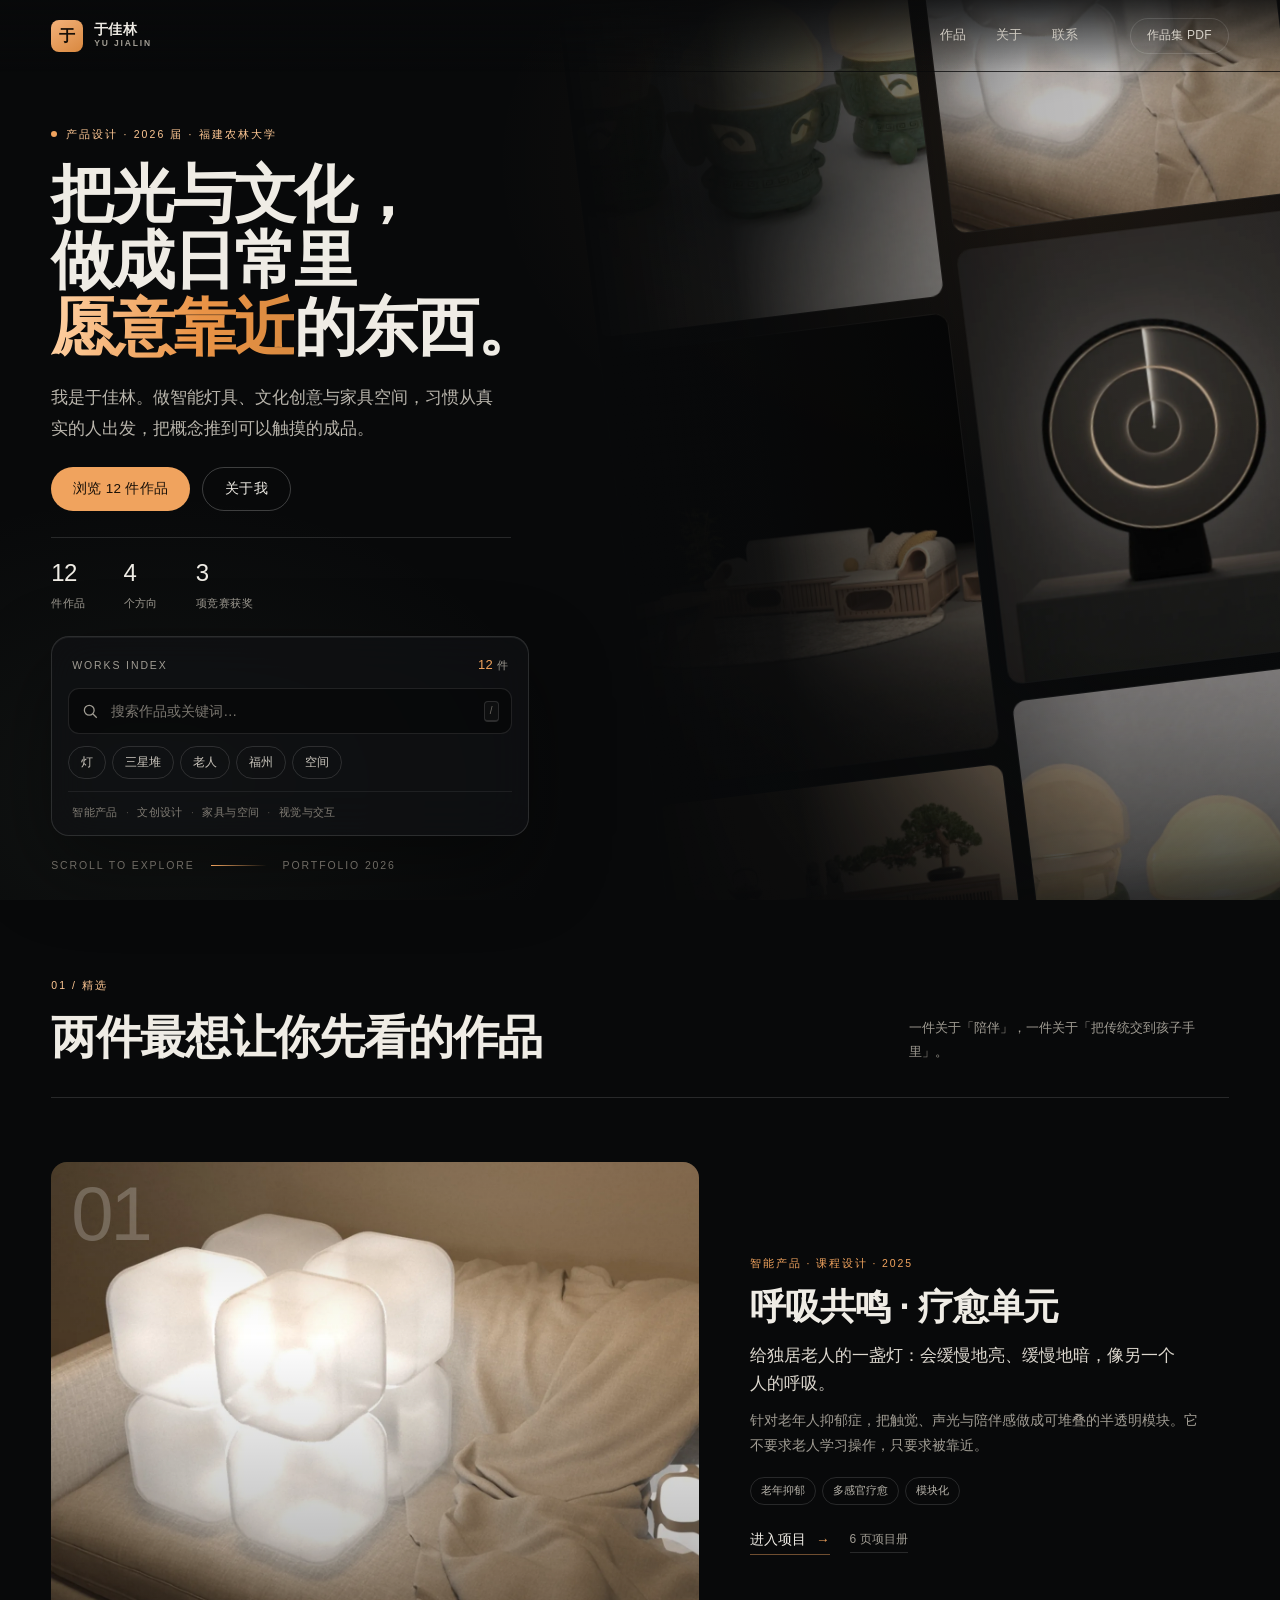
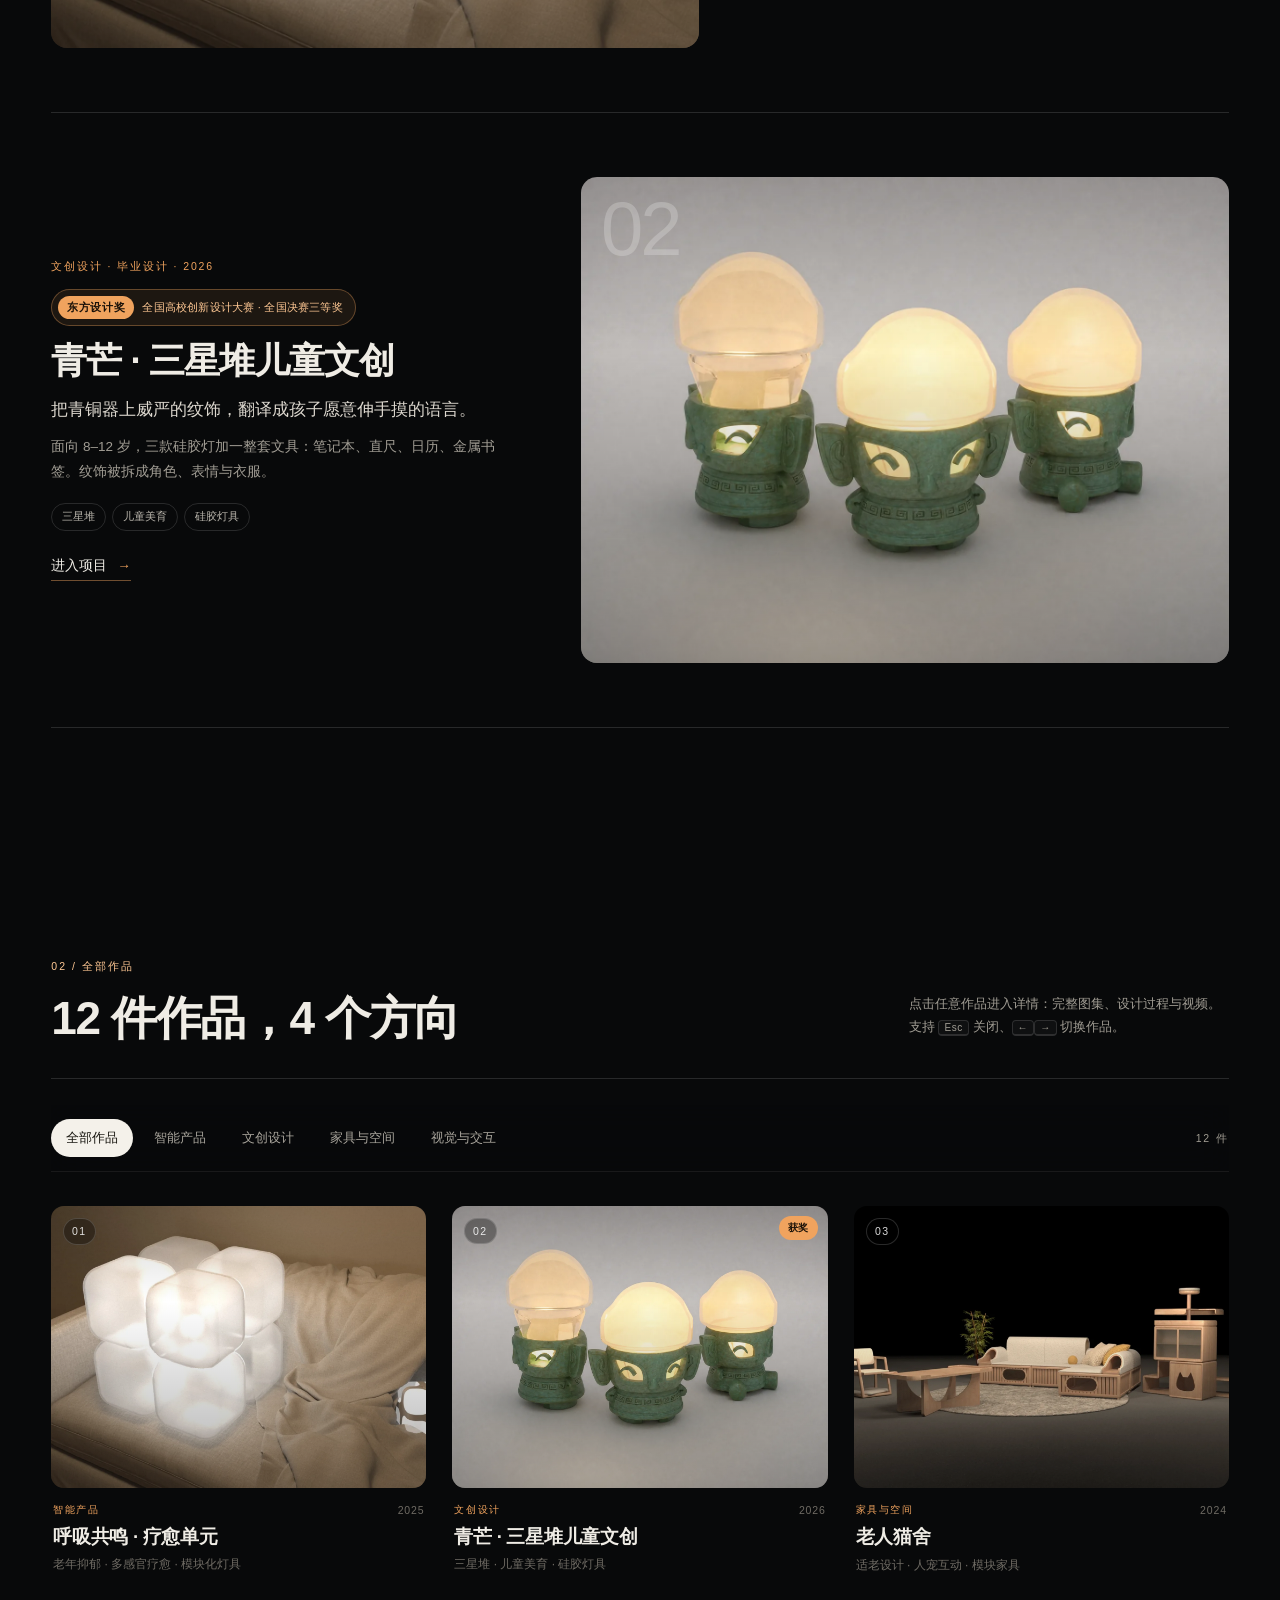
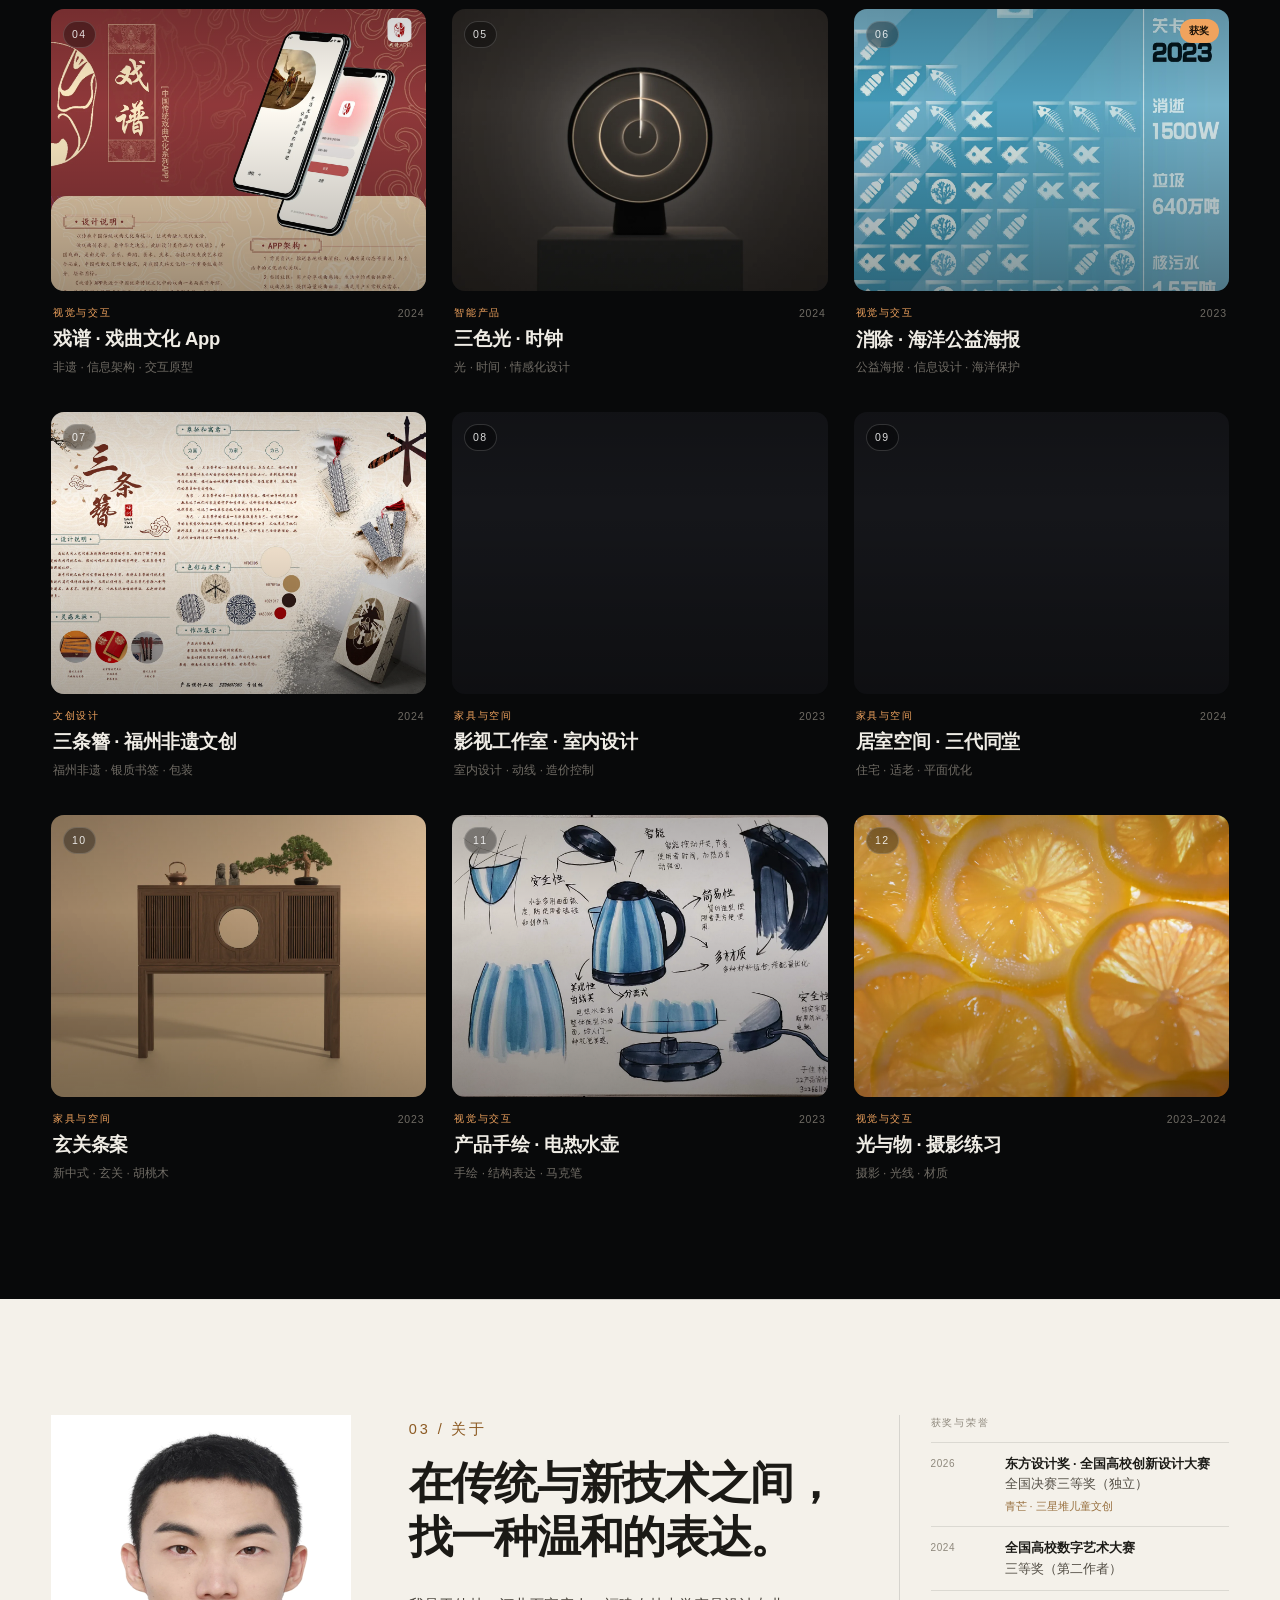
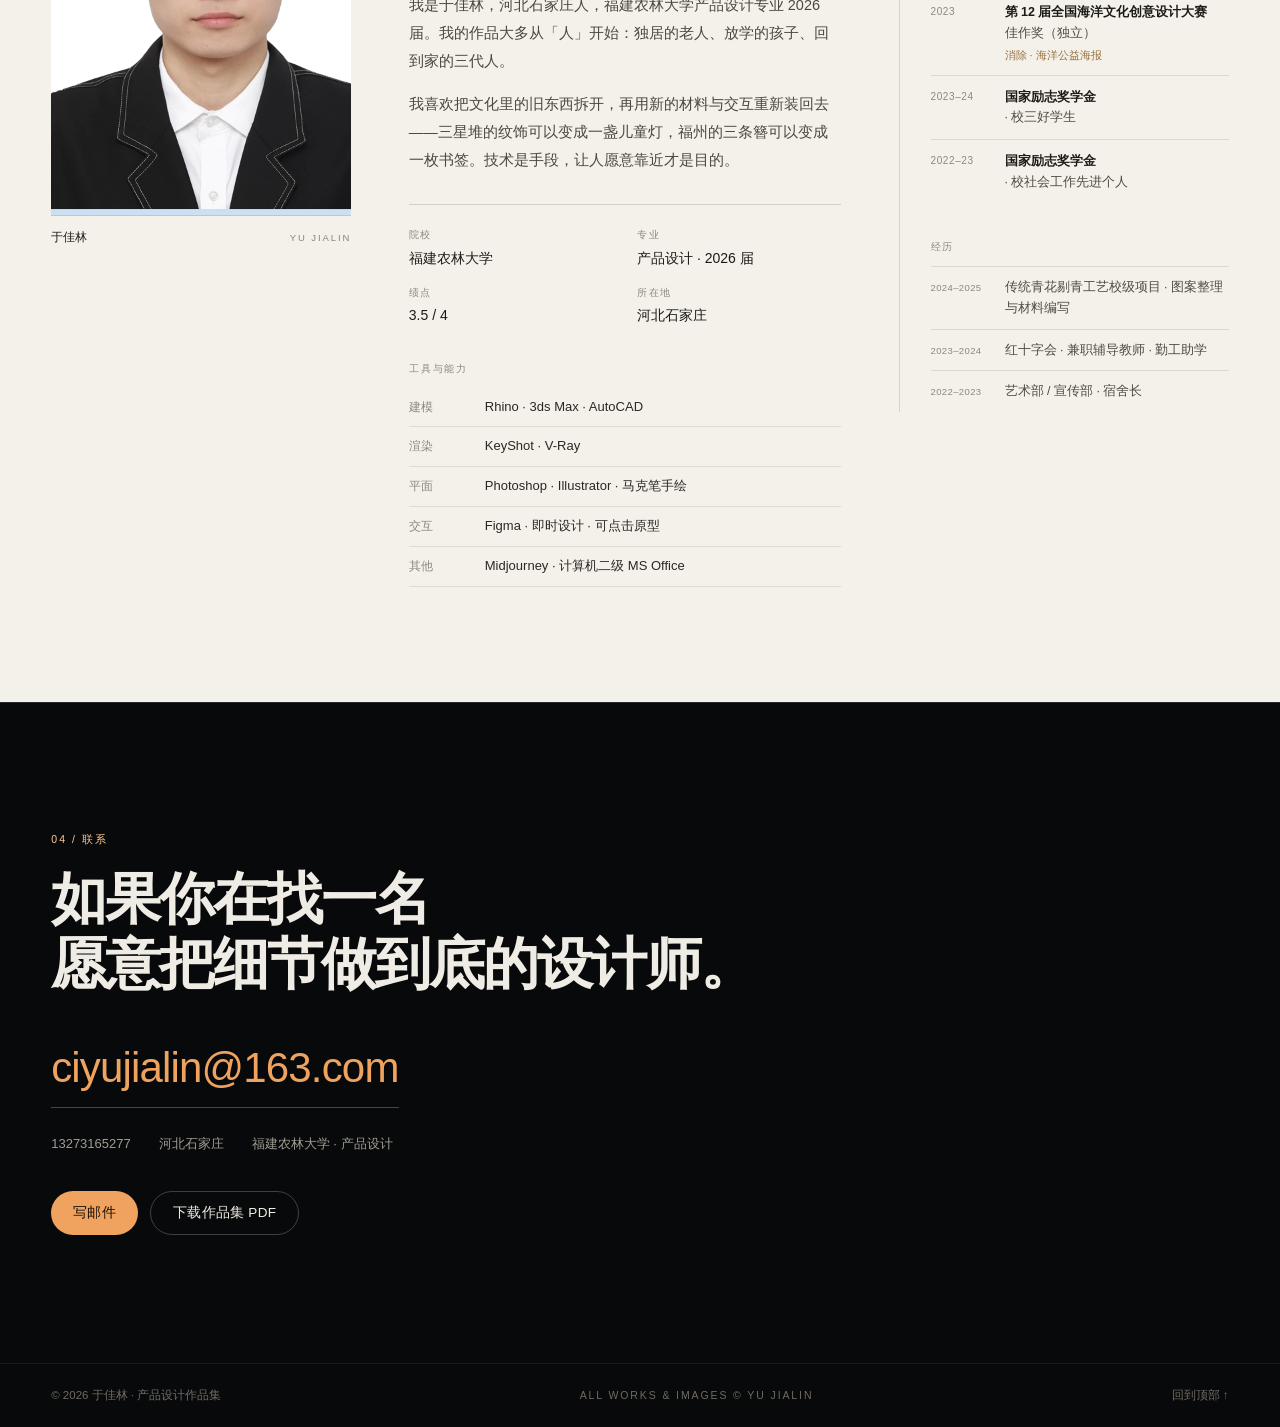
==== index.html @ ae7fd679 "portfolio v1" ====
<!DOCTYPE html>
<html lang="zh-CN">
<head>
<meta charset="utf-8">
<meta name="viewport" content="width=device-width, initial-scale=1, viewport-fit=cover">
<title>于佳林 · 产品设计作品集｜智能产品 / 文化创意 / 家具与空间</title>
<meta name="description" content="于佳林，福建农林大学产品设计 2026 届。作品集包含呼吸共鸣智能灯具、青芒三星堆儿童文创（东方设计奖全国三等奖）、老人猫舍、戏谱 App 等 12 件作品。">
<meta name="author" content="于佳林">
<meta name="theme-color" content="#0a0a0b">
<meta property="og:type" content="website">
<meta property="og:title" content="于佳林 · 产品设计作品集">
<meta property="og:description" content="智能产品 / 文化创意 / 家具与空间 / 视觉与交互，12 件作品。">
<meta property="og:image" content="assets/img/og.webp">
<link rel="icon" href="data:image/svg+xml,%3Csvg xmlns='http://www.w3.org/2000/svg' viewBox='0 0 64 64'%3E%3Crect width='64' height='64' rx='14' fill='%230a0a0b'/%3E%3Ctext x='32' y='43' font-size='34' text-anchor='middle' fill='%23f2a65e' font-family='serif'%3E%E4%BA%8E%3C/text%3E%3C/svg%3E">
<link rel="stylesheet" href="assets/css/style.css">
<noscript><style>.reveal{opacity:1 !important;transform:none !important}</style></noscript>
</head>
<body>
<a class="skip-link" href="#works">跳到作品列表</a>

<header class="nav" id="nav">
  <a class="brand" href="#top" aria-label="回到首页">
    <span class="brand-mark">于</span>
    <span class="brand-text">于佳林<em>YU JIALIN</em></span>
  </a>
  <nav class="nav-links" aria-label="主导航">
    <a href="#works">作品</a>
    <a href="#about">关于</a>
    <a href="#contact">联系</a>
  </nav>
  <div class="nav-actions">
    <a class="btn btn-ghost btn-sm" href="assets/docs/portfolio.pdf" target="_blank" rel="noopener">作品集 PDF</a>
    <button class="menu-btn" id="menuBtn" aria-label="打开菜单" aria-expanded="false" aria-controls="mobileMenu">
      <span></span><span></span>
    </button>
  </div>
</header>

<div class="mobile-menu" id="mobileMenu" hidden>
  <a href="#works">作品 <span>12</span></a>
  <a href="#about">关于</a>
  <a href="#contact">联系</a>
  <a href="assets/docs/portfolio.pdf" target="_blank" rel="noopener">作品集 PDF</a>
</div>

<main id="top">

  <!-- HERO -->
  <section class="hero" aria-label="首页">
    <div class="hero-bg" aria-hidden="true">
    <div class="hero-wall">
      <div class="wall-col wall-col-a">
        <img src="assets/img/w02-cover.webp" alt="" width="1400" height="1050">
        <img src="assets/img/w03-cover.webp" alt="" width="1400" height="1050">
        <img src="assets/img/w10-cover.webp" alt="" width="1400" height="1050">
        <img src="assets/img/w05-cover.webp" alt="" width="1400" height="1050">
        <img src="assets/img/w02-cover.webp" alt="" width="1400" height="1050">
        <img src="assets/img/w03-cover.webp" alt="" width="1400" height="1050">
        <img src="assets/img/w10-cover.webp" alt="" width="1400" height="1050">
        <img src="assets/img/w05-cover.webp" alt="" width="1400" height="1050">
      </div>
      <div class="wall-col wall-col-b">
        <img src="assets/img/w01-cover.webp" alt="" width="1400" height="1050">
        <img src="assets/img/w05-cover.webp" alt="" width="1400" height="1050">
        <img src="assets/img/w02-cover.webp" alt="" width="1400" height="1050">
        <img src="assets/img/w10-cover.webp" alt="" width="1400" height="1050">
        <img src="assets/img/w01-cover.webp" alt="" width="1400" height="1050">
        <img src="assets/img/w05-cover.webp" alt="" width="1400" height="1050">
        <img src="assets/img/w02-cover.webp" alt="" width="1400" height="1050">
        <img src="assets/img/w10-cover.webp" alt="" width="1400" height="1050">
      </div>
      <div class="wall-fade"></div>
    </div>
    </div>

    <div class="hero-inner">
      <div class="hero-copy">
        <p class="eyebrow"><span class="pulse"></span>产品设计 · 2026 届 · 福建农林大学</p>
        <h1>把光与文化，<br>做成日常里<br><em>愿意靠近</em>的东西。</h1>
        <p class="lede">我是于佳林。做智能灯具、文化创意与家具空间，习惯从真实的人出发，把概念推到可以触摸的成品。</p>

        <div class="hero-cta">
          <a class="btn btn-solid" href="#works">浏览 12 件作品</a>
          <a class="btn btn-line" href="#about">关于我</a>
        </div>

        <div class="hero-stats">
          <div><b>12</b><span>件作品</span></div>
          <div><b>4</b><span>个方向</span></div>
          <div><b>3</b><span>项竞赛获奖</span></div>
        </div>
      </div>

      <aside class="index-card" aria-label="作品搜索">
        <div class="index-head">
          <span class="mono">WORKS INDEX</span>
          <span class="index-count"><b id="countNum">12</b> 件</span>
        </div>
        <label class="search">
          <svg viewBox="0 0 24 24" width="18" height="18" aria-hidden="true"><circle cx="11" cy="11" r="6.5"></circle><path d="M16 16l5 5"></path></svg>
          <input id="searchInput" type="search" placeholder="搜索作品或关键词…" autocomplete="off" aria-label="搜索作品">
          <kbd>/</kbd>
        </label>
        <div class="chips" id="heroChips">
          <button type="button" data-q="灯">灯</button>
          <button type="button" data-q="三星堆">三星堆</button>
          <button type="button" data-q="老人">老人</button>
          <button type="button" data-q="福州">福州</button>
          <button type="button" data-q="空间">空间</button>
        </div>
        <div class="index-foot">
          <span>智能产品</span><i>·</i><span>文创设计</span><i>·</i><span>家具与空间</span><i>·</i><span>视觉与交互</span>
        </div>
      </aside>
    </div>

    <div class="hero-foot">
      <span class="mono">SCROLL TO EXPLORE</span>
      <span class="scroll-line" aria-hidden="true"></span>
      <span class="mono">PORTFOLIO 2026</span>
    </div>
  </section>

  <!-- FEATURED -->
  <section class="section featured" aria-labelledby="featuredTitle">
    <header class="section-head">
      <div class="head-l">
        <p class="eyebrow">01 / 精选</p>
        <h2 id="featuredTitle">两件最想让你先看的作品</h2>
      </div>
      <p class="section-note">一件关于「陪伴」，一件关于「把传统交到孩子手里」。</p>
    </header>

    <article class="feature reveal">
      <a class="feature-media" href="#work/breathing-resonance" aria-label="查看呼吸共鸣项目">
        <img src="assets/img/w01-cover.webp" alt="呼吸共鸣疗愈单元：发光的软质立方体模块" width="1400" height="1050" loading="lazy">
        <span class="feature-no" aria-hidden="true">01</span>
        <span class="feature-go">查看项目 <svg viewBox="0 0 24 24" width="18" height="18" aria-hidden="true"><path d="M5 12h13M13 6l6 6-6 6"></path></svg></span>
      </a>
      <div class="feature-body">
        <p class="kicker">智能产品 · 课程设计 · 2025</p>
        <h3>呼吸共鸣 · 疗愈单元</h3>
        <p class="feature-lead">给独居老人的一盏灯：会缓慢地亮、缓慢地暗，像另一个人的呼吸。</p>
        <p class="feature-text">针对老年人抑郁症，把触觉、声光与陪伴感做成可堆叠的半透明模块。它不要求老人学习操作，只要求被靠近。</p>
        <ul class="tags"><li>老年抑郁</li><li>多感官疗愈</li><li>模块化</li></ul>
        <div class="feature-links">
          <a class="link-arrow" href="#work/breathing-resonance">进入项目 <span>→</span></a>
          <a class="link-quiet" href="assets/docs/breathing-resonance.pdf" target="_blank" rel="noopener">6 页项目册</a>
        </div>
      </div>
    </article>

    <article class="feature feature-alt reveal">
      <a class="feature-media" href="#work/qingmang" aria-label="查看青芒项目">
        <img src="assets/img/w02-cover.webp" alt="青芒：三款三星堆造型的儿童硅胶灯" width="1400" height="1050" loading="lazy">
        <span class="feature-no" aria-hidden="true">02</span>
        <span class="feature-go">查看项目 <svg viewBox="0 0 24 24" width="18" height="18" aria-hidden="true"><path d="M5 12h13M13 6l6 6-6 6"></path></svg></span>
      </a>
      <div class="feature-body">
        <p class="kicker">文创设计 · 毕业设计 · 2026</p>
        <p class="award-badge"><span>东方设计奖</span>全国高校创新设计大赛 · 全国决赛三等奖</p>
        <h3>青芒 · 三星堆儿童文创</h3>
        <p class="feature-lead">把青铜器上威严的纹饰，翻译成孩子愿意伸手摸的语言。</p>
        <p class="feature-text">面向 8–12 岁，三款硅胶灯加一整套文具：笔记本、直尺、日历、金属书签。纹饰被拆成角色、表情与衣服。</p>
        <ul class="tags"><li>三星堆</li><li>儿童美育</li><li>硅胶灯具</li></ul>
        <div class="feature-links">
          <a class="link-arrow" href="#work/qingmang">进入项目 <span>→</span></a>
          <a class="link-quiet" href="assets/docs/qingmang-award.jpg" target="_blank" rel="noopener" hidden>获奖证书</a>
        </div>
      </div>
    </article>
  </section>

  <!-- WORKS -->
  <section class="section works" id="works" aria-labelledby="worksTitle">
    <header class="section-head works-head">
      <div>
        <p class="eyebrow">02 / 全部作品</p>
        <h2 id="worksTitle">12 件作品，4 个方向</h2>
      </div>
      <p class="section-note">点击任意作品进入详情：完整图集、设计过程与视频。支持 <kbd>Esc</kbd> 关闭、<kbd>←</kbd><kbd>→</kbd> 切换作品。</p>
    </header>

    <div class="filterbar" id="filterbar">
      <div class="filters" id="filters" role="tablist" aria-label="按方向筛选"></div>
      <div class="filter-right">
        <span class="mono" id="resultCount">12 件</span>
        <button class="clear-btn" id="clearBtn" type="button" hidden>清除筛选</button>
      </div>
    </div>

    <div class="grid" id="grid"></div>
    <p class="empty" id="empty" hidden>没有找到匹配的作品。试试「灯」「三星堆」「福州」。</p>
  </section>

  <!-- ABOUT -->
  <section class="about" id="about" aria-labelledby="aboutTitle">
    <div class="about-inner">
      <div class="about-media reveal">
        <figure class="portrait">
          <img src="assets/img/portrait.webp" alt="于佳林证件照" width="900" height="1200" loading="lazy">
          <figcaption><span>于佳林</span><span>YU JIALIN</span></figcaption>
        </figure>
      </div>

      <div class="about-copy">
        <p class="eyebrow dark">03 / 关于</p>
        <h2 id="aboutTitle">在传统与新技术之间，<br>找一种温和的表达。</h2>
        <p>我是于佳林，河北石家庄人，福建农林大学产品设计专业 2026 届。我的作品大多从「人」开始：独居的老人、放学的孩子、回到家的三代人。</p>
        <p>我喜欢把文化里的旧东西拆开，再用新的材料与交互重新装回去——三星堆的纹饰可以变成一盏儿童灯，福州的三条簪可以变成一枚书签。技术是手段，让人愿意靠近才是目的。</p>

        <dl class="facts">
          <div><dt>院校</dt><dd>福建农林大学</dd></div>
          <div><dt>专业</dt><dd>产品设计 · 2026 届</dd></div>
          <div><dt>绩点</dt><dd>3.5 / 4</dd></div>
          <div><dt>所在地</dt><dd>河北石家庄</dd></div>
        </dl>

        <div class="skills">
          <h3>工具与能力</h3>
          <div class="skill-row"><span>建模</span><p>Rhino · 3ds Max · AutoCAD</p></div>
          <div class="skill-row"><span>渲染</span><p>KeyShot · V-Ray</p></div>
          <div class="skill-row"><span>平面</span><p>Photoshop · Illustrator · 马克笔手绘</p></div>
          <div class="skill-row"><span>交互</span><p>Figma · 即时设计 · 可点击原型</p></div>
          <div class="skill-row"><span>其他</span><p>Midjourney · 计算机二级 MS Office</p></div>
        </div>
      </div>

      <aside class="about-side">
        <div class="side-block">
          <h3>获奖与荣誉</h3>
          <ul class="awards">
            <li><span class="y">2026</span><p><b>东方设计奖 · 全国高校创新设计大赛</b>全国决赛三等奖（独立）<em>青芒 · 三星堆儿童文创</em></p></li>
            <li><span class="y">2024</span><p><b>全国高校数字艺术大赛</b>三等奖（第二作者）</p></li>
            <li><span class="y">2023</span><p><b>第 12 届全国海洋文化创意设计大赛</b>佳作奖（独立）<em>消除 · 海洋公益海报</em></p></li>
            <li><span class="y">2023–24</span><p><b>国家励志奖学金</b> · 校三好学生</p></li>
            <li><span class="y">2022–23</span><p><b>国家励志奖学金</b> · 校社会工作先进个人</p></li>
          </ul>
        </div>
        <div class="side-block">
          <h3>经历</h3>
          <ul class="timeline">
            <li><span>2024–2025</span><p>传统青花剔青工艺校级项目 · 图案整理与材料编写</p></li>
            <li><span>2023–2024</span><p>红十字会 · 兼职辅导教师 · 勤工助学</p></li>
            <li><span>2022–2023</span><p>艺术部 / 宣传部 · 宿舍长</p></li>
          </ul>
        </div>
      </aside>
    </div>
  </section>

  <!-- CONTACT -->
  <section class="contact" id="contact" aria-labelledby="contactTitle">
    <p class="eyebrow">04 / 联系</p>
    <h2 id="contactTitle">如果你在找一名<br>愿意把细节做到底的设计师。</h2>
    <a class="mail" href="mailto:ciyujialin@163.com">ciyujialin@163.com</a>
    <div class="contact-meta">
      <span>13273165277</span>
      <span>河北石家庄</span>
      <span>福建农林大学 · 产品设计</span>
    </div>
    <div class="contact-actions">
      <a class="btn btn-solid" href="mailto:ciyujialin@163.com?subject=%E4%BD%9C%E5%93%81%E9%9B%86%E5%92%A8%E8%AF%A2">写邮件</a>
      <a class="btn btn-line" href="assets/docs/portfolio.pdf" target="_blank" rel="noopener">下载作品集 PDF</a>
    </div>
  </section>
</main>

<footer class="footer">
  <div class="footer-inner">
    <span>© 2026 于佳林 · 产品设计作品集</span>
    <span class="mono">ALL WORKS & IMAGES © YU JIALIN</span>
    <a href="#top">回到顶部 ↑</a>
  </div>
</footer>

<!-- WORK DETAIL -->
<div class="wv" id="wv" aria-hidden="true" tabindex="-1">
  <div class="wv-bar">
    <button class="wv-back" type="button" data-close>
      <svg viewBox="0 0 24 24" width="18" height="18" aria-hidden="true"><path d="M19 12H6M11 6l-6 6 6 6"></path></svg>
      返回作品
    </button>
    <div class="wv-count"><span id="wvNo">01</span><i>/</i><span>12</span></div>
    <div class="wv-bar-actions">
      <button type="button" data-prev aria-label="上一件作品"><svg viewBox="0 0 24 24" width="18" height="18" aria-hidden="true"><path d="M15 5l-7 7 7 7"></path></svg></button>
      <button type="button" data-next aria-label="下一件作品"><svg viewBox="0 0 24 24" width="18" height="18" aria-hidden="true"><path d="M9 5l7 7-7 7"></path></svg></button>
      <button type="button" data-close class="wv-x" aria-label="关闭详情"><svg viewBox="0 0 24 24" width="18" height="18" aria-hidden="true"><path d="M6 6l12 12M18 6L6 18"></path></svg></button>
    </div>
  </div>

  <div class="wv-scroll" id="wvScroll">
    <header class="wv-hero">
      <img id="wvCover" src="" alt="">
      <div class="wv-shade"></div>
      <div class="wv-title-wrap">
        <p class="wv-kicker" id="wvKicker"></p>
        <h2 id="wvTitle"></h2>
        <p class="wv-en" id="wvEn"></p>
      </div>
    </header>

    <div class="wv-main">
      <aside class="wv-meta" id="wvMeta"></aside>
      <div class="wv-content">
        <p class="wv-summary" id="wvSummary"></p>
        <div class="wv-sections" id="wvSections"></div>
        <div class="wv-media" id="wvMedia"></div>
        <div class="wv-gallery" id="wvGallery"></div>
        <div class="wv-end" id="wvEnd"></div>
      </div>
    </div>

    <nav class="wv-next" aria-label="作品切换">
      <a class="wv-navlink" id="wvPrev" href="#"><span>上一件</span><strong></strong></a>
      <a class="wv-navlink next" id="wvNext" href="#"><span>下一件</span><strong></strong></a>
    </nav>
  </div>
</div>

<!-- LIGHTBOX -->
<div class="lb" id="lb" aria-hidden="true" role="dialog" aria-modal="true" aria-label="图片查看">
  <button class="lb-close" type="button" data-lb-close aria-label="关闭图片">✕</button>
  <button class="lb-arrow prev" type="button" data-lb-prev aria-label="上一张">←</button>
  <figure class="lb-figure">
    <img id="lbImg" src="" alt="">
    <figcaption><span id="lbCap"></span><span id="lbNum" class="mono"></span></figcaption>
  </figure>
  <button class="lb-arrow next" type="button" data-lb-next aria-label="下一张">→</button>
</div>

<script src="assets/js/data.js"></script>
<script src="assets/js/app.js"></script>
</body>
</html>
---- assets/css/style.css ----
/* =========================================================
   于佳林 · 产品设计作品集
   纯手写 CSS，无框架、无外部字体
   ========================================================= */

:root{
  --ink:#08090a;
  --ink-2:#0e0f11;
  --ink-3:#15161a;
  --paper:#f4f1ea;
  --paper-2:#e8e2d6;
  --text:#efece5;
  --muted:#a09c93;
  --muted-2:#6f6b64;
  --line:rgba(255,255,255,.13);
  --line-2:rgba(255,255,255,.07);
  --amber:#f0a35e;
  --amber-2:#ffc894;
  --sage:#94a98e;
  --sans:"PingFang SC","HarmonyOS Sans SC","Noto Sans SC","Microsoft YaHei",-apple-system,BlinkMacSystemFont,"Segoe UI",Helvetica,Arial,sans-serif;
  --latin:"Helvetica Neue",Helvetica,Arial,sans-serif;
  --max:1280px;
  --pad:clamp(20px,4vw,56px);
  --ease:cubic-bezier(.22,.61,.36,1);
  --nav-h:72px;
}

*,*::before,*::after{box-sizing:border-box}
html{scroll-behavior:smooth;-webkit-text-size-adjust:100%}
body{
  margin:0;background:var(--ink);color:var(--text);
  font-family:var(--sans);font-size:16px;line-height:1.6;
  -webkit-font-smoothing:antialiased;text-rendering:optimizeLegibility;
  overflow-x:hidden;
}
body.lock{overflow:hidden}
img{max-width:100%;height:auto;display:block}
figure{margin:0}
a{color:inherit;text-decoration:none}
button{font:inherit;color:inherit;background:none;border:0;cursor:pointer}
ul,ol,dl,dd{margin:0;padding:0;list-style:none}
h1,h2,h3,h4,p{margin:0}
::selection{background:var(--amber);color:#141008}
:focus-visible{outline:2px solid var(--amber);outline-offset:3px;border-radius:4px}

.skip-link{
  position:fixed;left:16px;top:-60px;z-index:200;
  background:var(--amber);color:#141008;padding:10px 16px;border-radius:8px;
  font-size:13px;transition:top .2s;
}
.skip-link:focus{top:14px}
.mono{font-family:var(--latin);font-size:10.5px;letter-spacing:.18em;text-transform:uppercase}
kbd{
  font-family:var(--latin);font-size:10px;letter-spacing:.06em;
  border:1px solid var(--line);border-bottom-width:2px;border-radius:4px;
  padding:1px 5px;color:var(--muted);background:rgba(255,255,255,.03);
}

/* ---------------- NAV ---------------- */
.nav{
  position:fixed;top:0;left:0;right:0;z-index:60;
  height:var(--nav-h);display:flex;align-items:center;gap:40px;
  padding:0 var(--pad);
  background:linear-gradient(180deg,rgba(8,9,10,.78),rgba(8,9,10,0));
  transition:background .35s var(--ease),border-color .35s,backdrop-filter .35s;
  border-bottom:1px solid transparent;
}
.nav.is-scrolled{
  background:rgba(8,9,10,.86);backdrop-filter:blur(18px) saturate(1.2);
  border-bottom-color:var(--line-2);
}
.brand{display:flex;align-items:center;gap:11px;flex:0 0 auto}
.brand-mark{
  width:32px;height:32px;border-radius:8px;display:grid;place-items:center;
  background:linear-gradient(145deg,#f3b27a,#d9883f);color:#181008;
  font-size:16px;font-weight:700;letter-spacing:0;
}
.brand-text{font-size:13.5px;font-weight:600;line-height:1.15;letter-spacing:.02em;display:flex;flex-direction:column;gap:2px}
.brand-text em{font-style:normal;font-family:var(--latin);font-size:8.5px;letter-spacing:.22em;color:var(--muted)}
.nav-links{display:flex;gap:30px;margin-left:auto}
.nav-links a{font-size:13px;color:#cfcac1;position:relative;padding:6px 0;transition:color .2s}
.nav-links a::after{
  content:"";position:absolute;left:0;right:100%;bottom:0;height:1px;background:var(--amber);
  transition:right .3s var(--ease);
}
.nav-links a:hover{color:#fff}
.nav-links a:hover::after{right:0}
.nav-actions{display:flex;align-items:center;gap:10px;margin-left:12px}

/* ---------------- BUTTONS ---------------- */
.btn{
  display:inline-flex;align-items:center;justify-content:center;gap:8px;
  height:44px;padding:0 22px;border-radius:999px;
  font-size:13.5px;font-weight:500;letter-spacing:.02em;
  transition:transform .25s var(--ease),background .25s,color .25s,border-color .25s;
  white-space:nowrap;
}
.btn:hover{transform:translateY(-1px)}
.btn-solid{background:var(--amber);color:#181008}
.btn-solid:hover{background:var(--amber-2)}
.btn-line{border:1px solid rgba(255,255,255,.22);color:var(--text)}
.btn-line:hover{border-color:rgba(255,255,255,.5);background:rgba(255,255,255,.04)}
.btn-ghost{border:1px solid var(--line);color:#d6d1c8}
.btn-ghost:hover{border-color:rgba(255,255,255,.34);background:rgba(255,255,255,.05)}
.btn-sm{height:36px;padding:0 16px;font-size:12px;white-space:nowrap}
.menu-btn{display:none;width:38px;height:38px;position:relative}
.menu-btn span{
  position:absolute;left:9px;right:9px;height:1.5px;background:currentColor;
  transition:transform .3s var(--ease),top .3s var(--ease);
}
.menu-btn span:first-child{top:15px}
.menu-btn span:last-child{top:22px}
.menu-btn[aria-expanded="true"] span:first-child{top:19px;transform:rotate(45deg)}
.menu-btn[aria-expanded="true"] span:last-child{top:19px;transform:rotate(-45deg)}

.mobile-menu{
  position:fixed;inset:var(--nav-h) 0 auto 0;z-index:55;
  background:rgba(8,9,10,.97);backdrop-filter:blur(20px);
  border-bottom:1px solid var(--line);
  padding:10px var(--pad) 24px;
  display:flex;flex-direction:column;
}
.mobile-menu[hidden]{display:none}
.mobile-menu a{
  display:flex;justify-content:space-between;align-items:center;
  padding:15px 0;border-bottom:1px solid var(--line-2);
  font-size:18px;
}
.mobile-menu a span{font-family:var(--latin);font-size:11px;color:var(--muted)}

/* ---------------- HERO ---------------- */
.hero{
  position:relative;min-height:100svh;
  padding:calc(var(--nav-h) + 44px) var(--pad) 54px;
  display:flex;flex-direction:column;justify-content:center;
  background:
    radial-gradient(900px 600px at 82% 18%,rgba(240,163,94,.10),transparent 62%),
    radial-gradient(700px 500px at 12% 88%,rgba(148,169,142,.07),transparent 60%),
    var(--ink);
}
.hero-bg{position:absolute;inset:0;overflow:hidden;pointer-events:none}
.hero-wall{
  position:absolute;top:-16%;right:-4%;width:56%;height:132%;
  display:flex;gap:16px;
  transform:rotate(-7deg);
  opacity:.92;
  filter:brightness(.92) saturate(.96);
  mask-image:linear-gradient(180deg,transparent 0,#000 12%,#000 86%,transparent 100%);
  -webkit-mask-image:linear-gradient(180deg,transparent 0,#000 12%,#000 86%,transparent 100%);
  pointer-events:none;
}
.wall-col{
  flex:1;display:flex;flex-direction:column;gap:16px;
  animation:wallUp 64s linear infinite;
  will-change:transform;
}
.wall-col-b{animation-duration:76s;animation-delay:-26s;margin-top:-60px}
.wall-col img{
  width:100%;aspect-ratio:4/5;object-fit:cover;border-radius:14px;
  border:1px solid rgba(255,255,255,.08);
  filter:saturate(.92) contrast(1.02);
}
@keyframes wallUp{
  from{transform:translate3d(0,0,0)}
  to{transform:translate3d(0,-50%,0)}
}
.hero:hover .wall-col{animation-play-state:paused}
.wall-fade{
  position:absolute;inset:0;pointer-events:none;
  background:
    linear-gradient(180deg,rgba(8,9,10,.96) 0,rgba(8,9,10,.72) 78px,rgba(8,9,10,.12) 190px,transparent 260px),
    linear-gradient(90deg,var(--ink) 0%,rgba(8,9,10,.94) 20%,rgba(8,9,10,.62) 38%,rgba(8,9,10,.16) 64%,rgba(8,9,10,.05) 100%),
    linear-gradient(0deg,var(--ink) 0,transparent 32%);
}
.hero-inner{
  position:relative;z-index:2;width:100%;max-width:var(--max);margin:0 auto;
}
.hero-copy{max-width:640px}
.eyebrow{
  display:flex;align-items:center;gap:9px;
  font-family:var(--latin);font-size:10.5px;letter-spacing:.2em;text-transform:uppercase;
  color:var(--amber-2);margin-bottom:18px;
}
.eyebrow .pulse{
  width:6px;height:6px;border-radius:50%;background:var(--amber);
  box-shadow:0 0 0 0 rgba(240,163,94,.6);
  animation:pulse 2.6s infinite;
}
@keyframes pulse{
  0%{box-shadow:0 0 0 0 rgba(240,163,94,.55)}
  70%{box-shadow:0 0 0 9px rgba(240,163,94,0)}
  100%{box-shadow:0 0 0 0 rgba(240,163,94,0)}
}
.hero h1{
  font-size:clamp(36px,4.9vw,68px);
  line-height:1.06;letter-spacing:-.035em;font-weight:600;
  text-wrap:balance;
}
.hero h1 em{
  font-style:normal;color:var(--amber);
  background:linear-gradient(100deg,#ffd2a6,#e99346 60%,#d98a3f);
  -webkit-background-clip:text;background-clip:text;-webkit-text-fill-color:transparent;
}
.lede{
  margin-top:22px;max-width:450px;
  font-size:16.5px;line-height:1.85;color:#b9b5ac;
}
.hero-cta{display:flex;gap:12px;margin-top:24px;flex-wrap:wrap}
.hero-stats{
  display:flex;gap:38px;margin-top:26px;padding-top:16px;
  border-top:1px solid var(--line);max-width:460px;
}
.hero-stats div{display:flex;flex-direction:column;gap:2px}
.hero-stats b{font-size:24px;font-weight:500;letter-spacing:-.02em;font-family:var(--latin)}
.hero-stats span{font-size:11px;color:var(--muted);letter-spacing:.04em}

.index-card{
  margin-top:24px;width:min(478px,100%);
  background:rgba(16,17,20,.72);
  border:1px solid rgba(255,255,255,.12);
  border-radius:18px;padding:16px 16px 14px;
  backdrop-filter:blur(22px) saturate(1.15);
  -webkit-backdrop-filter:blur(22px) saturate(1.15);
  box-shadow:0 30px 80px rgba(0,0,0,.45),inset 0 1px 0 rgba(255,255,255,.06);
  position:relative;z-index:3;
}
.index-head{display:flex;justify-content:space-between;align-items:center;color:var(--muted);padding:2px 4px 12px}
.index-count{font-size:11px;letter-spacing:.04em}
.index-count b{color:var(--amber);font-family:var(--latin);font-size:13px;font-weight:500}
.search{
  display:flex;align-items:center;gap:10px;
  background:rgba(0,0,0,.38);border:1px solid rgba(255,255,255,.1);
  border-radius:11px;padding:0 12px;height:46px;
  transition:border-color .25s,background .25s;
}
.search:focus-within{border-color:rgba(240,163,94,.5);background:rgba(0,0,0,.5)}
.search svg{stroke:var(--muted);fill:none;stroke-width:1.7;flex:0 0 auto}
.search input{
  flex:1;min-width:0;background:none;border:0;outline:none;
  color:var(--text);font:inherit;font-size:14px;
}
.search input::placeholder{color:#7c7871}
.search input::-webkit-search-cancel-button{display:none}
.search kbd{color:#6f6b64;border-color:rgba(255,255,255,.12)}
.chips{display:flex;gap:6px;flex-wrap:wrap;margin-top:12px}
.chips button{
  font-size:12px;color:#cbc6bd;padding:6px 12px;border-radius:999px;
  border:1px solid var(--line);transition:.2s;
}
.chips button:hover{border-color:rgba(240,163,94,.55);color:var(--amber-2);background:rgba(240,163,94,.08)}
.index-foot{
  display:flex;gap:8px;flex-wrap:wrap;align-items:center;
  padding:12px 4px 0;margin-top:12px;border-top:1px solid var(--line-2);
  font-size:10.5px;color:#807c74;letter-spacing:.04em;
}
.index-foot i{font-style:normal;color:#4d4a45}
.hero-foot{
  position:absolute;left:var(--pad);right:var(--pad);bottom:26px;z-index:2;
  display:flex;align-items:center;gap:16px;color:#6f6b64;
}
.scroll-line{flex:0 0 56px;height:1px;background:linear-gradient(90deg,var(--amber),transparent)}

/* ---------------- SECTION ---------------- */
.section{
  padding:clamp(72px,9vw,132px) var(--pad);
  max-width:var(--max);margin:0 auto;
  width:100%;
}
.section-head{
  display:grid;grid-template-columns:minmax(0,1fr) minmax(0,340px);
  gap:32px;align-items:end;
  padding-bottom:34px;border-bottom:1px solid var(--line);
}
.section-head .eyebrow{margin-bottom:18px}
.section-head h2{
  font-size:clamp(28px,3.6vw,46px);line-height:1.12;letter-spacing:-.03em;font-weight:600;
}
.section-note{font-size:13px;line-height:1.8;color:var(--muted);justify-self:end;max-width:320px}
.works-head{align-items:start}
.works-head .section-note{justify-self:end;padding-top:34px}

/* ---------------- FEATURED ---------------- */
.featured{padding-top:clamp(52px,6vw,80px)}
.feature{
  display:grid;grid-template-columns:minmax(0,1.15fr) minmax(0,.85fr);
  gap:clamp(28px,4vw,64px);align-items:center;
  padding:clamp(38px,5vw,64px) 0;
  border-bottom:1px solid var(--line);
}
.feature-alt{grid-template-columns:minmax(0,.85fr) minmax(0,1.15fr)}
.feature-alt .feature-media{order:2}
.feature-alt .feature-body{order:1}
.feature-media{
  position:relative;display:block;border-radius:16px;overflow:hidden;
  aspect-ratio:4/3;background:var(--ink-3);
}
.feature-media img{
  width:100%;height:100%;object-fit:cover;
  transition:transform 1s var(--ease),filter .5s;
}
.feature-media::after{
  content:"";position:absolute;inset:0;
  background:linear-gradient(180deg,rgba(0,0,0,.16),transparent 36%,rgba(0,0,0,.42));
  opacity:.9;transition:opacity .4s;
}
.feature-media:hover img{transform:scale(1.035)}
.feature-no{
  position:absolute;left:20px;top:14px;z-index:2;
  font-family:var(--latin);font-size:clamp(48px,6vw,76px);font-weight:500;
  line-height:1;color:rgba(255,255,255,.22);
  letter-spacing:-.04em;
}
.feature-go{
  position:absolute;right:16px;bottom:16px;z-index:2;
  display:inline-flex;align-items:center;gap:8px;
  background:rgba(10,10,11,.72);backdrop-filter:blur(12px);
  border:1px solid rgba(255,255,255,.18);border-radius:999px;
  padding:9px 15px;font-size:12px;
  opacity:0;transform:translateY(8px);
  transition:.35s var(--ease);
}
.feature-media:hover .feature-go{opacity:1;transform:none}
.feature-go svg{stroke:currentColor;fill:none;stroke-width:1.6}
.feature-body .kicker{
  font-family:var(--latin);font-size:10.5px;letter-spacing:.18em;text-transform:uppercase;
  color:var(--amber);margin-bottom:14px;
}
.feature-body h3{
  font-size:clamp(25px,2.9vw,36px);font-weight:600;letter-spacing:-.025em;line-height:1.15;
}
.feature-lead{
  margin-top:14px;font-size:16.5px;line-height:1.7;color:#dcd7ce;
  max-width:440px;
}
.feature-text{margin-top:12px;font-size:13.5px;line-height:1.85;color:var(--muted);max-width:460px}
.award-badge{
  display:inline-flex;align-items:center;gap:8px;flex-wrap:wrap;
  margin-bottom:14px;padding:6px 12px 6px 6px;border-radius:999px;
  border:1px solid rgba(240,163,94,.35);background:rgba(240,163,94,.09);
  color:var(--amber-2);font-size:11px;letter-spacing:.02em;
}
.award-badge span{
  background:var(--amber);color:#181008;border-radius:999px;padding:3px 9px;
  font-weight:600;font-size:10.5px;letter-spacing:.06em;
}
.tags{display:flex;gap:6px;flex-wrap:wrap;margin-top:18px}
.tags li{
  font-size:11px;color:#b9b5ac;border:1px solid var(--line);
  border-radius:999px;padding:4px 10px;
}
.feature-links{display:flex;align-items:center;gap:20px;margin-top:24px;flex-wrap:wrap}
.link-arrow{
  display:inline-flex;align-items:center;gap:10px;font-size:13.5px;
  border-bottom:1px solid rgba(240,163,94,.45);padding-bottom:4px;
  transition:border-color .2s,color .2s;
}
.link-arrow span{transition:transform .3s var(--ease);color:var(--amber)}
.link-arrow:hover{border-color:var(--amber)}
.link-arrow:hover span{transform:translateX(4px)}
.link-quiet{font-size:12px;color:var(--muted);border-bottom:1px solid var(--line);padding-bottom:3px}
.link-quiet:hover{color:var(--text)}

/* ---------------- WORKS ---------------- */
.filterbar{
  position:sticky;top:var(--nav-h);z-index:40;
  display:flex;align-items:center;justify-content:space-between;gap:20px;
  padding:14px 0;margin:26px 0 34px;
  border-bottom:1px solid var(--line-2);
  background:rgba(8,9,10,.9);
  backdrop-filter:blur(16px);
  -webkit-backdrop-filter:blur(16px);
}
.filters{display:flex;gap:6px;flex-wrap:wrap}
.filters button{
  font-size:12.5px;color:#a8a49c;padding:8px 14px;border-radius:999px;
  border:1px solid transparent;transition:.22s;
}
.filters button:hover{color:#fff;background:rgba(255,255,255,.05)}
.filters button[aria-selected="true"]{background:var(--paper);color:#17150f;font-weight:500}
.filter-right{display:flex;align-items:center;gap:14px;color:var(--muted);flex:0 0 auto}
.clear-btn{font-size:11.5px;color:var(--amber);border-bottom:1px solid rgba(240,163,94,.4)}
.clear-btn[hidden]{display:none}

.grid{display:grid;grid-template-columns:repeat(3,minmax(0,1fr));gap:34px 26px}
.card{position:relative;display:block;animation:cardIn .5s var(--ease) both}
@keyframes cardIn{from{opacity:0;transform:translateY(14px)}to{opacity:1;transform:none}}
.card-media{
  position:relative;aspect-ratio:4/3;border-radius:13px;overflow:hidden;
  background:var(--ink-3);
}
.card-media img{width:100%;height:100%;object-fit:cover;transition:transform .9s var(--ease)}
.card:hover .card-media img{transform:scale(1.045)}
.card-veil{
  position:absolute;inset:0;
  background:linear-gradient(180deg,rgba(0,0,0,.28),transparent 34%,rgba(0,0,0,.5));
  opacity:.65;transition:opacity .35s;
}
.card:hover .card-veil{opacity:1}
.card-num{
  position:absolute;left:12px;top:12px;z-index:2;
  font-family:var(--latin);font-size:10.5px;letter-spacing:.14em;
  color:rgba(255,255,255,.85);background:rgba(0,0,0,.34);
  border:1px solid rgba(255,255,255,.16);border-radius:999px;padding:4px 8px;
  backdrop-filter:blur(8px);
}
.card-award{
  position:absolute;right:10px;top:10px;z-index:2;
  display:inline-flex;align-items:center;gap:4px;
  font-size:10px;letter-spacing:.04em;color:#1b1208;
  background:var(--amber);border-radius:999px;padding:4px 9px;font-weight:600;
}
.card-open{
  position:absolute;right:12px;bottom:12px;z-index:2;
  font-size:11.5px;color:#fff;display:inline-flex;align-items:center;gap:6px;
  opacity:0;transform:translateY(6px);transition:.3s var(--ease);
}
.card:hover .card-open{opacity:1;transform:none}
.card-open svg{stroke:currentColor;fill:none;stroke-width:1.6}
.card-info{display:flex;flex-direction:column;gap:6px;padding:14px 2px 0}
.card-top{display:flex;justify-content:space-between;align-items:center;gap:12px}
.card-cat{font-family:var(--latin);font-size:10px;letter-spacing:.16em;text-transform:uppercase;color:var(--amber)}
.card-year{font-family:var(--latin);font-size:10.5px;letter-spacing:.08em;color:var(--muted-2)}
.card-title{font-size:18.5px;font-weight:600;letter-spacing:-.015em;line-height:1.35}
.card-sub{font-size:12px;line-height:1.65;color:var(--muted-2);display:-webkit-box;-webkit-line-clamp:1;-webkit-box-orient:vertical;overflow:hidden}
.empty{padding:60px 0;color:var(--muted);text-align:center;font-size:14px}
.empty[hidden]{display:none}

/* ---------------- ABOUT ---------------- */
.about{
  background:var(--paper);color:#1b1a16;
  padding:clamp(76px,9vw,130px) var(--pad);
  position:relative;
}
.about::before{
  content:"";position:absolute;left:0;right:0;top:0;height:1px;
  background:linear-gradient(90deg,transparent,rgba(0,0,0,.12),transparent);
}
.about-inner{
  max-width:var(--max);margin:0 auto;
  display:grid;grid-template-columns:300px minmax(0,1fr) 330px;
  gap:clamp(32px,4.5vw,64px);align-items:start;
}
.about-media{position:relative}
.portrait{position:sticky;top:104px}
.portrait img{
  width:100%;aspect-ratio:3/4;object-fit:cover;object-position:50% 26%;
  background:var(--paper-2);
  filter:grayscale(.08) contrast(1.02);
}
.portrait figcaption{
  display:flex;justify-content:space-between;align-items:baseline;
  padding-top:12px;border-top:1px solid rgba(0,0,0,.18);margin-top:0;
  font-size:12px;
}
.portrait figcaption span:last-child{font-family:var(--latin);font-size:9.5px;letter-spacing:.2em;color:#8a857b}
.about-mark{
  position:absolute;right:-8px;bottom:-26px;
  font-family:var(--latin);font-size:64px;font-weight:500;letter-spacing:-.05em;
  color:transparent;-webkit-text-stroke:1px rgba(0,0,0,.16);
  pointer-events:none;
}
.eyebrow.dark{color:#8c5a22}
.about-copy h2{
  font-size:clamp(28px,3.4vw,44px);line-height:1.24;letter-spacing:-.03em;font-weight:600;
  margin-bottom:26px;
}
.about-copy > p{font-size:14.5px;line-height:1.95;color:#4c483f;max-width:560px;margin-bottom:14px}
.facts{
  display:grid;grid-template-columns:repeat(2,minmax(0,1fr));
  gap:16px 24px;margin:30px 0 34px;padding-top:22px;
  border-top:1px solid rgba(0,0,0,.14);
}
.facts dt{font-family:var(--latin);font-size:9.5px;letter-spacing:.18em;text-transform:uppercase;color:#8e887c;margin-bottom:4px}
.facts dd{font-size:14px;font-weight:500}
.skills h3,.side-block h3{
  font-family:var(--latin);font-size:9.5px;letter-spacing:.2em;text-transform:uppercase;
  color:#8e887c;font-weight:500;margin-bottom:12px;
}
.skill-row{
  display:grid;grid-template-columns:64px 1fr;gap:12px;align-items:baseline;
  padding:9px 0;border-bottom:1px solid rgba(0,0,0,.09);font-size:13px;
}
.skill-row span{color:#8e887c;font-size:11.5px}
.skill-row p{color:#2a2823}
.about-side{border-left:1px solid rgba(0,0,0,.12);padding-left:clamp(20px,2.4vw,32px)}
.side-block + .side-block{margin-top:36px}
.awards li{display:grid;grid-template-columns:64px 1fr;gap:10px;padding:11px 0;border-top:1px solid rgba(0,0,0,.1)}
.awards .y{font-family:var(--latin);font-size:10px;letter-spacing:.06em;color:#8e887c;padding-top:2px}
.awards p{font-size:12.5px;line-height:1.65;color:#514c43}
.awards b{display:block;color:#1b1a16;font-weight:600;font-size:12.5px}
.awards em{display:block;font-style:normal;font-size:11px;color:#98703f;margin-top:2px}
.timeline li{display:grid;grid-template-columns:64px 1fr;gap:10px;padding:10px 0;border-top:1px solid rgba(0,0,0,.1)}
.timeline span{font-family:var(--latin);font-size:9.5px;letter-spacing:.04em;color:#8e887c;padding-top:3px}
.timeline p{font-size:12.5px;line-height:1.65;color:#514c43}

/* ---------------- CONTACT ---------------- */
.contact{
  max-width:var(--max);margin:0 auto;width:100%;
  padding:clamp(80px,10vw,140px) var(--pad);
  border-top:1px solid var(--line);
}
.contact h2{
  font-size:clamp(30px,4.4vw,58px);line-height:1.16;letter-spacing:-.035em;font-weight:600;
  margin-bottom:38px;
}
.mail{
  display:inline-block;font-size:clamp(22px,3.4vw,42px);letter-spacing:-.02em;
  font-family:var(--latin);font-weight:500;color:var(--amber);
  border-bottom:1px solid rgba(240,163,94,.35);padding-bottom:6px;
  transition:border-color .25s,color .25s;
}
.mail:hover{border-color:var(--amber);color:var(--amber-2)}
.contact-meta{display:flex;gap:28px;flex-wrap:wrap;margin-top:26px;color:var(--muted);font-size:13px}
.contact-actions{display:flex;gap:12px;margin-top:36px;flex-wrap:wrap}
.footer{border-top:1px solid var(--line-2);padding:22px var(--pad)}
.footer-inner{
  max-width:var(--max);margin:0 auto;display:flex;justify-content:space-between;
  align-items:center;gap:20px;flex-wrap:wrap;
  font-size:11.5px;color:var(--muted-2);
}
.footer-inner a:hover{color:var(--text)}

/* ---------------- WORK DETAIL ---------------- */
.wv{
  position:fixed;inset:0;z-index:80;background:var(--ink);
  opacity:0;visibility:hidden;transform:translateY(10px);
  transition:opacity .35s var(--ease),transform .45s var(--ease),visibility .35s;
}
.wv.open{opacity:1;visibility:visible;transform:none}
.wv:focus{outline:none}
.wv-bar{
  position:absolute;top:0;left:0;right:0;z-index:6;
  height:64px;display:flex;align-items:center;justify-content:space-between;
  padding:0 clamp(14px,2.4vw,28px);
  background:linear-gradient(180deg,rgba(8,9,10,.85),rgba(8,9,10,.25) 70%,transparent);
}
.wv-back{display:inline-flex;align-items:center;gap:8px;font-size:12.5px;color:#d8d3ca;padding:8px 4px}
.wv-back svg{stroke:currentColor;fill:none;stroke-width:1.6}
.wv-back:hover{color:#fff}
.wv-count{font-family:var(--latin);font-size:11px;letter-spacing:.16em;color:#b5b0a7}
.wv-count span:first-child{color:var(--amber)}
.wv-count i{font-style:normal;margin:0 6px;color:#5f5b55}
.wv-bar-actions{display:flex;gap:4px}
.wv-bar-actions button{
  width:38px;height:38px;border-radius:50%;display:grid;place-items:center;
  border:1px solid rgba(255,255,255,.14);color:#d8d3ca;
  transition:.2s;background:rgba(10,10,12,.3);
}
.wv-bar-actions button:hover{background:rgba(255,255,255,.1);color:#fff;border-color:rgba(255,255,255,.3)}
.wv-bar-actions svg{stroke:currentColor;fill:none;stroke-width:1.7}
.wv-x{margin-left:6px}
.wv-scroll{height:100%;overflow-y:auto;overflow-x:hidden;overscroll-behavior:contain}

.wv-hero{position:relative;height:min(74vh,660px);min-height:380px;background:var(--ink-3)}
.wv-hero img{width:100%;height:100%;object-fit:cover;object-position:50% 38%}
.wv-shade{
  position:absolute;inset:0;
  background:
    linear-gradient(180deg,rgba(8,9,10,.42) 0,transparent 30%,rgba(8,9,10,.35) 66%,var(--ink) 100%),
    linear-gradient(90deg,rgba(8,9,10,.55),transparent 55%);
}
.wv-title-wrap{
  position:absolute;left:0;right:0;bottom:38px;
  max-width:1180px;margin:0 auto;padding:0 var(--pad);
}
.wv-kicker{
  font-family:var(--latin);font-size:10.5px;letter-spacing:.2em;text-transform:uppercase;
  color:var(--amber-2);margin-bottom:12px;
}
.wv-title-wrap h2{
  font-size:clamp(30px,4.8vw,64px);line-height:1.08;letter-spacing:-.035em;font-weight:600;
  max-width:900px;text-wrap:balance;
}
.wv-en{
  margin-top:10px;font-family:var(--latin);font-size:10.5px;letter-spacing:.24em;
  color:rgba(255,255,255,.62);text-transform:uppercase;
}
.wv-main{
  max-width:1180px;margin:0 auto;padding:clamp(36px,5vw,64px) var(--pad);
  display:grid;grid-template-columns:236px minmax(0,1fr);
  gap:clamp(30px,4vw,64px);align-items:start;
}
.wv-meta{position:sticky;top:84px;align-self:start}
.wv-meta dl{display:flex;flex-direction:column;gap:14px}
.wv-meta dt{
  font-family:var(--latin);font-size:9px;letter-spacing:.2em;text-transform:uppercase;
  color:#7e7a73;margin-bottom:3px;
}
.wv-meta dd{font-size:13px;line-height:1.65;color:#d6d1c8}
.wv-award{
  margin-top:20px;padding:12px 14px;border-radius:10px;
  border:1px solid rgba(240,163,94,.32);background:rgba(240,163,94,.07);
  font-size:11.5px;line-height:1.6;color:var(--amber-2);
}
.wv-award b{display:block;font-size:9px;letter-spacing:.18em;text-transform:uppercase;color:var(--amber);margin-bottom:5px;font-family:var(--latin)}
.wv-tags{display:flex;flex-wrap:wrap;gap:5px;margin-top:18px}
.wv-tags span{font-size:10.5px;color:#a9a49b;border:1px solid var(--line);border-radius:999px;padding:3px 9px}
.wv-doc{
  display:inline-flex;align-items:center;gap:8px;margin-top:22px;
  font-size:12px;color:var(--text);border:1px solid var(--line);
  border-radius:999px;padding:9px 14px;transition:.2s;
}
.wv-doc:hover{border-color:rgba(240,163,94,.5);background:rgba(240,163,94,.08);color:var(--amber-2)}
.wv-summary{
  font-size:19px;line-height:1.8;color:#ddd8ce;
  border-left:2px solid var(--amber);padding-left:20px;
  margin-bottom:40px;text-wrap:pretty;
}
.wv-sec{display:grid;grid-template-columns:34px 1fr;gap:14px;padding:24px 0;border-top:1px solid var(--line-2)}
.wv-sec .idx{font-family:var(--latin);font-size:10.5px;letter-spacing:.1em;color:var(--amber);padding-top:4px}
.wv-sec h3{font-size:15px;font-weight:600;letter-spacing:.01em;margin-bottom:8px}
.wv-sec p{font-size:14.5px;line-height:1.95;color:#a9a49b}
.wv-media{margin-top:36px;display:flex;flex-direction:column;gap:34px;align-items:center}
.video-block{width:100%;max-width:860px}
.video-block .frame{border-radius:14px;overflow:hidden;background:#000;border:1px solid var(--line-2)}
.video-block video{width:100%;height:auto;display:block;aspect-ratio:16/9;object-fit:cover;background:#000}
.video-block.phone{max-width:330px}
.video-block.phone video{aspect-ratio:9/16;border-radius:26px}
.video-block.phone .frame{border-radius:30px;padding:6px;background:#141416;border-color:rgba(255,255,255,.14)}
.video-block.phone .frame video{border-radius:24px}
.video-cap{margin-top:10px;font-size:11.5px;color:#7e7a73;display:flex;justify-content:space-between;gap:12px}
.wv-gallery{columns:2;column-gap:16px;margin-top:46px}
.wv-gallery figure{break-inside:avoid;margin:0 0 16px;cursor:zoom-in}
.wv-gallery img{
  width:100%;height:auto;border-radius:10px;background:var(--ink-3);
  transition:transform .5s var(--ease),filter .3s;
}
.wv-gallery figure:hover img{filter:brightness(1.06)}
.wv-gallery figcaption{font-size:11.5px;line-height:1.6;color:#8e8a82;padding-top:8px}
.wv-end{margin-top:34px;padding-top:18px;border-top:1px solid var(--line-2);font-size:11px;color:#6c6862;display:flex;justify-content:space-between;gap:16px;flex-wrap:wrap}
.wv-next{
  max-width:1180px;margin:0 auto;padding:0 var(--pad) 80px;
  display:grid;grid-template-columns:1fr 1fr;gap:20px;
}
.wv-navlink{
  display:flex;flex-direction:column;gap:8px;padding:24px 0;
  border-top:1px solid var(--line);transition:color .2s;
}
.wv-navlink span{font-family:var(--latin);font-size:9.5px;letter-spacing:.2em;text-transform:uppercase;color:#7e7a73}
.wv-navlink strong{font-size:17px;font-weight:500;letter-spacing:-.01em}
.wv-navlink.next{text-align:right;align-items:flex-end}
.wv-navlink:hover{color:var(--amber)}

/* ---------------- LIGHTBOX ---------------- */
.lb{
  position:fixed;inset:0;z-index:120;background:rgba(6,6,7,.97);
  display:grid;grid-template-columns:64px 1fr 64px;align-items:center;
  opacity:0;visibility:hidden;transition:.3s;
  padding:56px 12px 24px;
}
.lb.open{opacity:1;visibility:visible}
.lb-figure{margin:0;display:flex;flex-direction:column;align-items:center;gap:14px;min-width:0;max-height:100%}
.lb-figure img{max-width:100%;max-height:calc(100vh - 150px);object-fit:contain;border-radius:6px}
.lb-figure figcaption{
  display:flex;gap:18px;align-items:baseline;font-size:12px;color:#a9a49b;
  max-width:min(900px,90vw);text-align:center;
}
.lb-figure figcaption .mono{color:#6c6862}
.lb-close{
  position:absolute;top:14px;right:18px;width:40px;height:40px;border-radius:50%;
  border:1px solid var(--line);color:#ddd;font-size:15px;
}
.lb-arrow{
  width:44px;height:44px;border-radius:50%;border:1px solid var(--line);
  color:#ddd;font-size:18px;justify-self:center;
}
.lb-close:hover,.lb-arrow:hover{background:rgba(255,255,255,.1)}

/* ---------------- REVEAL ---------------- */
.reveal{opacity:0;transform:translateY(26px);transition:opacity .8s var(--ease),transform .8s var(--ease)}
.reveal.in{opacity:1;transform:none}

/* ---------------- RESPONSIVE ---------------- */
@media (max-width:1180px){
  .about-inner{grid-template-columns:260px minmax(0,1fr) 300px;gap:36px}
  .hero-wall{width:58%;right:-10%}
}
@media (max-width:1024px){
  .nav-links{display:none}
  .menu-btn{display:block}
  .nav{gap:16px}
  .nav-actions{margin-left:auto}
  .hero-wall{width:64%;right:-14%;opacity:.5}
  .hero-copy{max-width:560px}
  .grid{grid-template-columns:repeat(2,minmax(0,1fr))}
  .about-inner{grid-template-columns:minmax(0,260px) minmax(0,1fr)}
  .about-side{grid-column:2;border-left:0;padding-left:0;border-top:1px solid rgba(0,0,0,.12);padding-top:30px;display:grid;grid-template-columns:1fr 1fr;gap:30px}
  .side-block + .side-block{margin-top:0}
  .portrait{position:static}
}
@media (max-width:860px){
  .section-head{grid-template-columns:1fr;gap:16px}
  .section-note{justify-self:start;max-width:100%}
  .works-head .section-note{padding-top:0}
  .feature,.feature-alt{grid-template-columns:1fr;gap:26px}
  .feature-alt .feature-media{order:0}
  .feature-alt .feature-body{order:1}
  .feature-body{max-width:560px}
  .wv-main{grid-template-columns:1fr;gap:30px}
  .wv-meta{position:static;display:grid;grid-template-columns:1fr 1fr;gap:16px 24px}
  .wv-meta dl{display:contents}
  .wv-meta .meta-cell{display:flex;flex-direction:column}
  .wv-tags,.wv-doc,.wv-award{grid-column:1/-1}
  .wv-gallery{columns:1}
  .filterbar{flex-wrap:wrap;gap:10px}
  .filter-right{margin-left:auto}
  .hero-foot{display:none}
}
@media (max-width:680px){
  :root{--nav-h:62px}
  .hero{padding-top:calc(var(--nav-h) + 40px);padding-bottom:56px;min-height:auto}
  .hero-wall{display:none}
  .hero-bg{background:radial-gradient(600px 420px at 88% 8%,rgba(240,163,94,.16),transparent 65%),radial-gradient(500px 380px at 6% 96%,rgba(148,169,142,.08),transparent 60%)}
  .hero h1{font-size:clamp(34px,9.4vw,48px);letter-spacing:-.03em}
  .lede{font-size:15px;margin-top:20px}
  .hero-stats{gap:26px;margin-top:32px}
  .hero-stats b{font-size:20px}
  .index-card{margin-top:32px;padding:14px}
  .nav .btn-sm{display:none}
  .brand-text em{display:none}
  .grid{grid-template-columns:1fr;gap:28px}
  .card-title{font-size:17px}
  .about{padding:64px var(--pad)}
  .about-inner{grid-template-columns:1fr;gap:34px}
  .about-media{max-width:300px}
  .about-mark{font-size:46px;bottom:-18px}
  .about-side{grid-column:auto;grid-template-columns:1fr;gap:0}
  .side-block + .side-block{margin-top:30px}
  .facts{grid-template-columns:1fr 1fr;gap:14px}
  .contact-meta{gap:10px;flex-direction:column}
  .mail{font-size:clamp(20px,6vw,28px);word-break:break-all}
  .wv-hero{height:52vh;min-height:300px}
  .wv-title-wrap{bottom:24px}
  .wv-bar{height:56px}
  .wv-summary{font-size:16px;padding-left:16px}
  .wv-sec{grid-template-columns:26px 1fr;gap:10px}
  .wv-next{grid-template-columns:1fr;gap:0}
  .wv-navlink.next{text-align:left;align-items:flex-start;border-top:1px solid var(--line-2)}
  .lb{grid-template-columns:40px 1fr 40px;padding-left:4px;padding-right:4px}
  .lb-arrow{width:36px;height:36px;font-size:16px}
  .footer-inner{flex-direction:column;align-items:flex-start;gap:8px}
}
@media (max-width:420px){
  .chips button{padding:5px 10px;font-size:11px}
  .hero-stats{gap:20px}
}

/* ---------------- MOTION / PRINT ---------------- */
@media (prefers-reduced-motion:reduce){
  html{scroll-behavior:auto}
  *,*::before,*::after{animation-duration:.001ms !important;animation-iteration-count:1 !important;transition-duration:.001ms !important}
  .reveal{opacity:1;transform:none}
  .wall-col{animation:none}
}
@media print{
  .nav,.hero-wall,.index-card,.filterbar,.footer,.wv,.lb{display:none !important}
  body{background:#fff;color:#000}
  .card{break-inside:avoid}
}

/* search dropdown */
.search-results{
  position:absolute;left:16px;right:16px;z-index:8;
  background:rgba(14,15,18,.97);
  border:1px solid rgba(255,255,255,.13);border-radius:12px;
  padding:7px;box-shadow:0 26px 64px rgba(0,0,0,.62);
  backdrop-filter:blur(18px);-webkit-backdrop-filter:blur(18px);
  max-height:min(340px,58vh);overflow:auto;
}
.search-results[hidden]{display:none}
.sr-item{display:flex;align-items:center;gap:11px;padding:8px;border-radius:9px;transition:background .2s}
.sr-item:hover{background:rgba(255,255,255,.06)}
.sr-item img{width:44px;height:33px;object-fit:cover;border-radius:5px;flex:0 0 auto}
.sr-text{display:flex;flex-direction:column;gap:1px;min-width:0;flex:1}
.sr-text b{font-size:12.5px;font-weight:500;white-space:nowrap;overflow:hidden;text-overflow:ellipsis}
.sr-text em{font-style:normal;font-size:10px;color:var(--muted-2);letter-spacing:.04em}
.sr-arrow{color:var(--amber);font-size:13px;opacity:0;transition:.2s}
.sr-item:hover .sr-arrow{opacity:1}
.sr-empty{font-size:12px;color:var(--muted);padding:10px 8px}
.sr-all{display:block;text-align:center;font-size:11.5px;color:var(--amber-2);padding:9px;border-radius:8px;background:rgba(240,163,94,.08);margin-top:4px;transition:.2s}
.sr-all:hover{background:rgba(240,163,94,.15)}
section[id]{scroll-margin-top:calc(var(--nav-h) + 8px)}
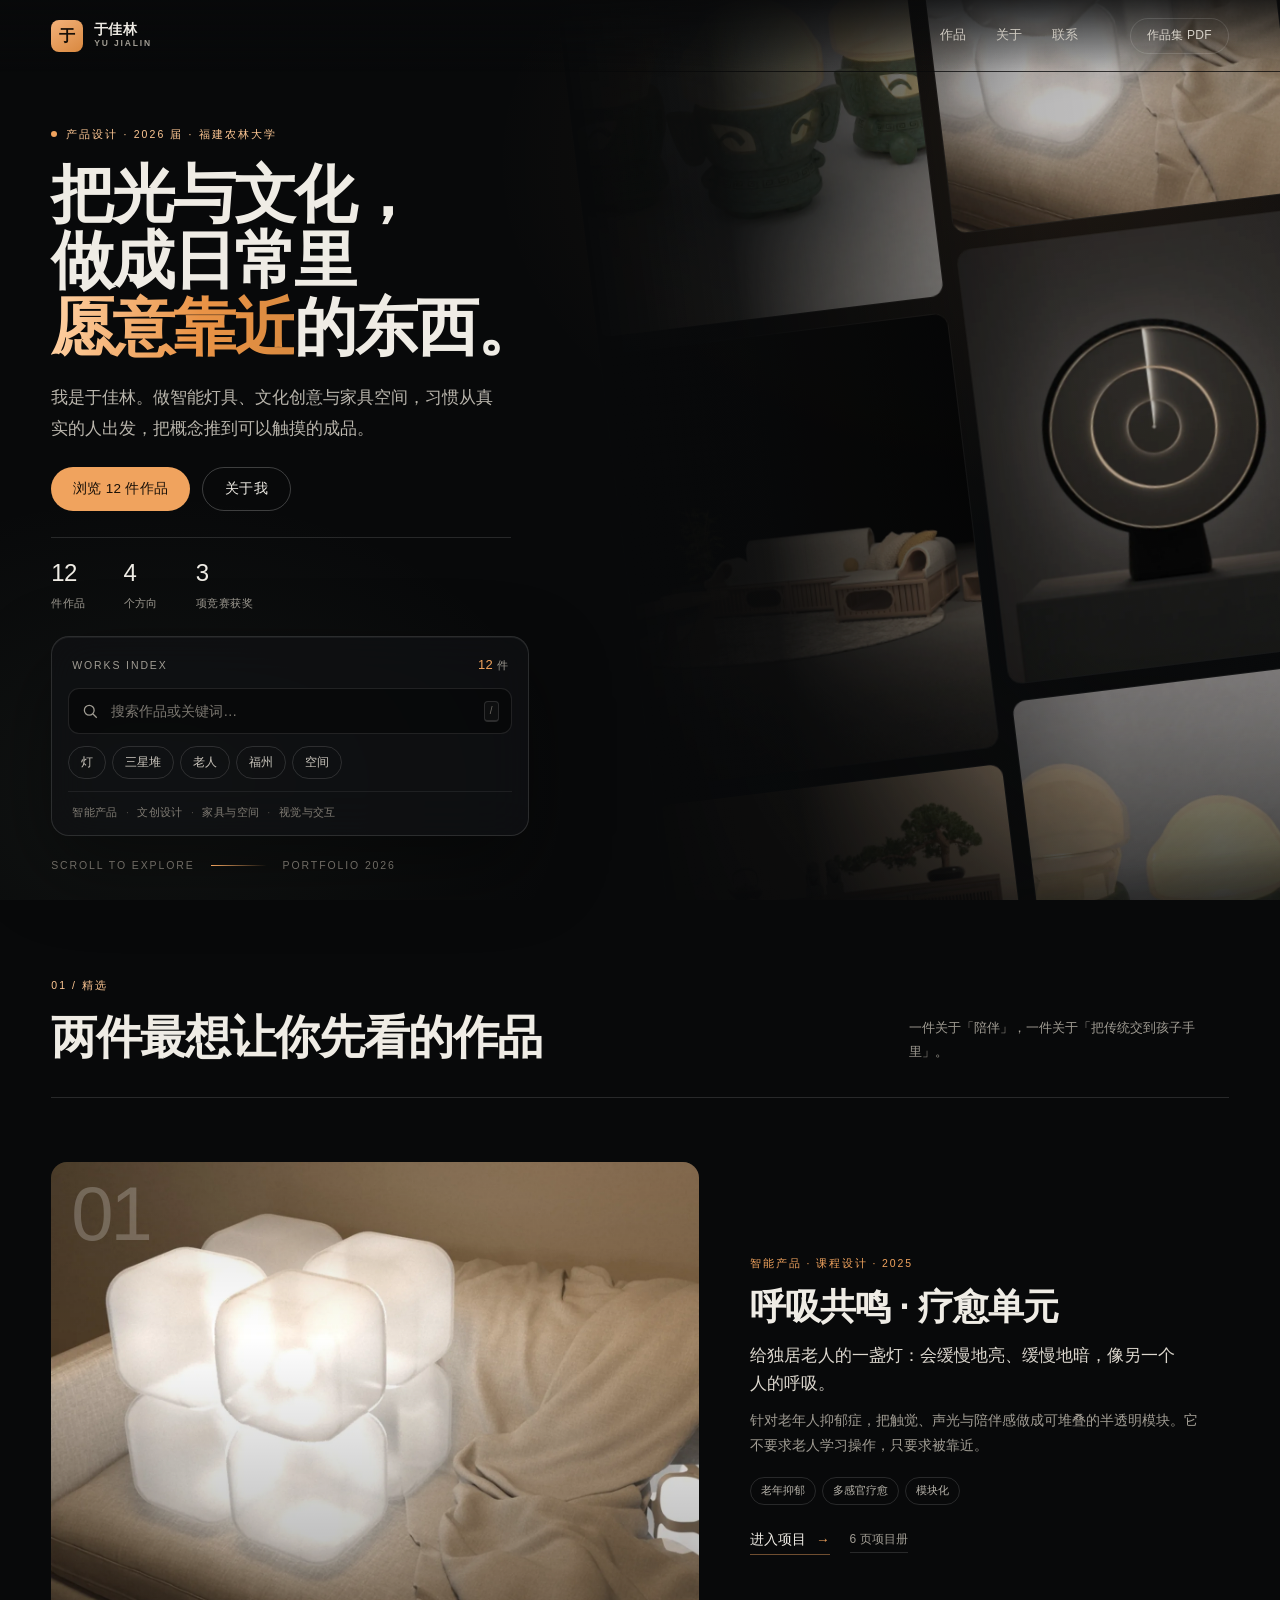
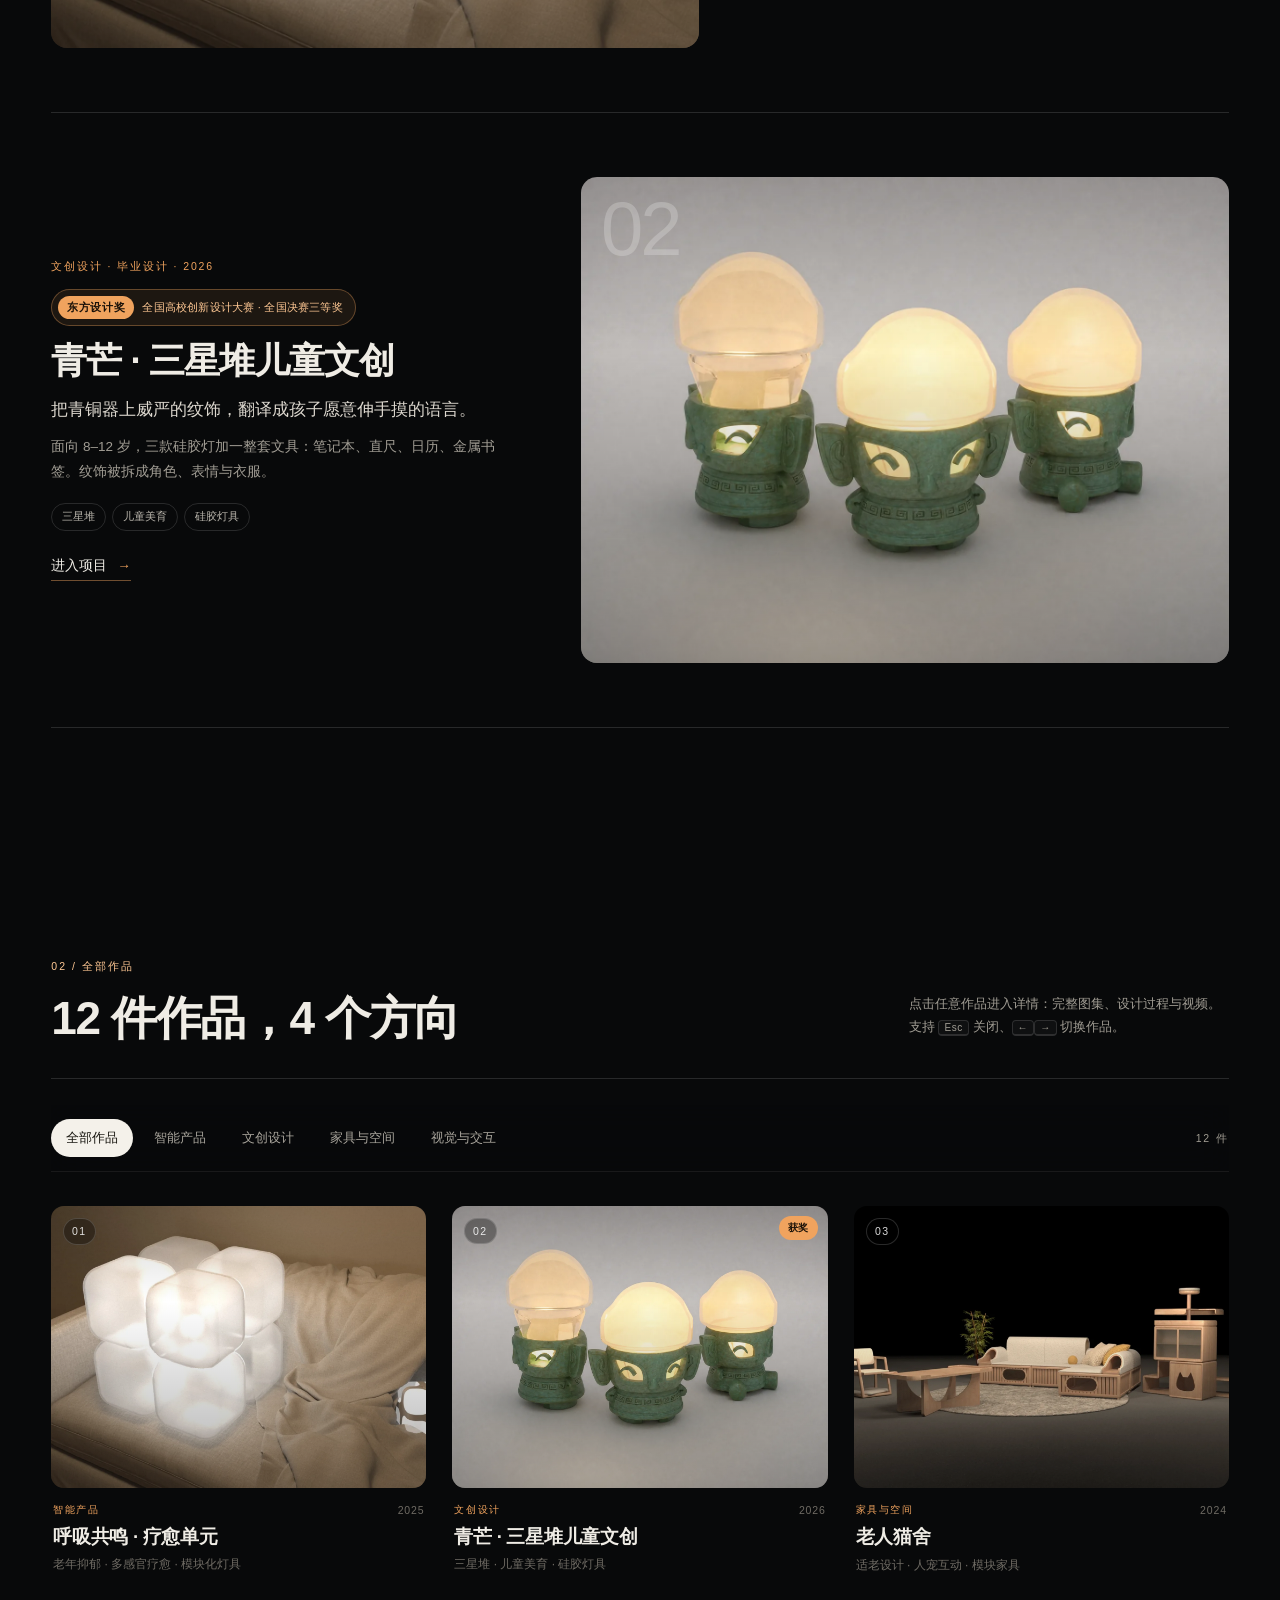
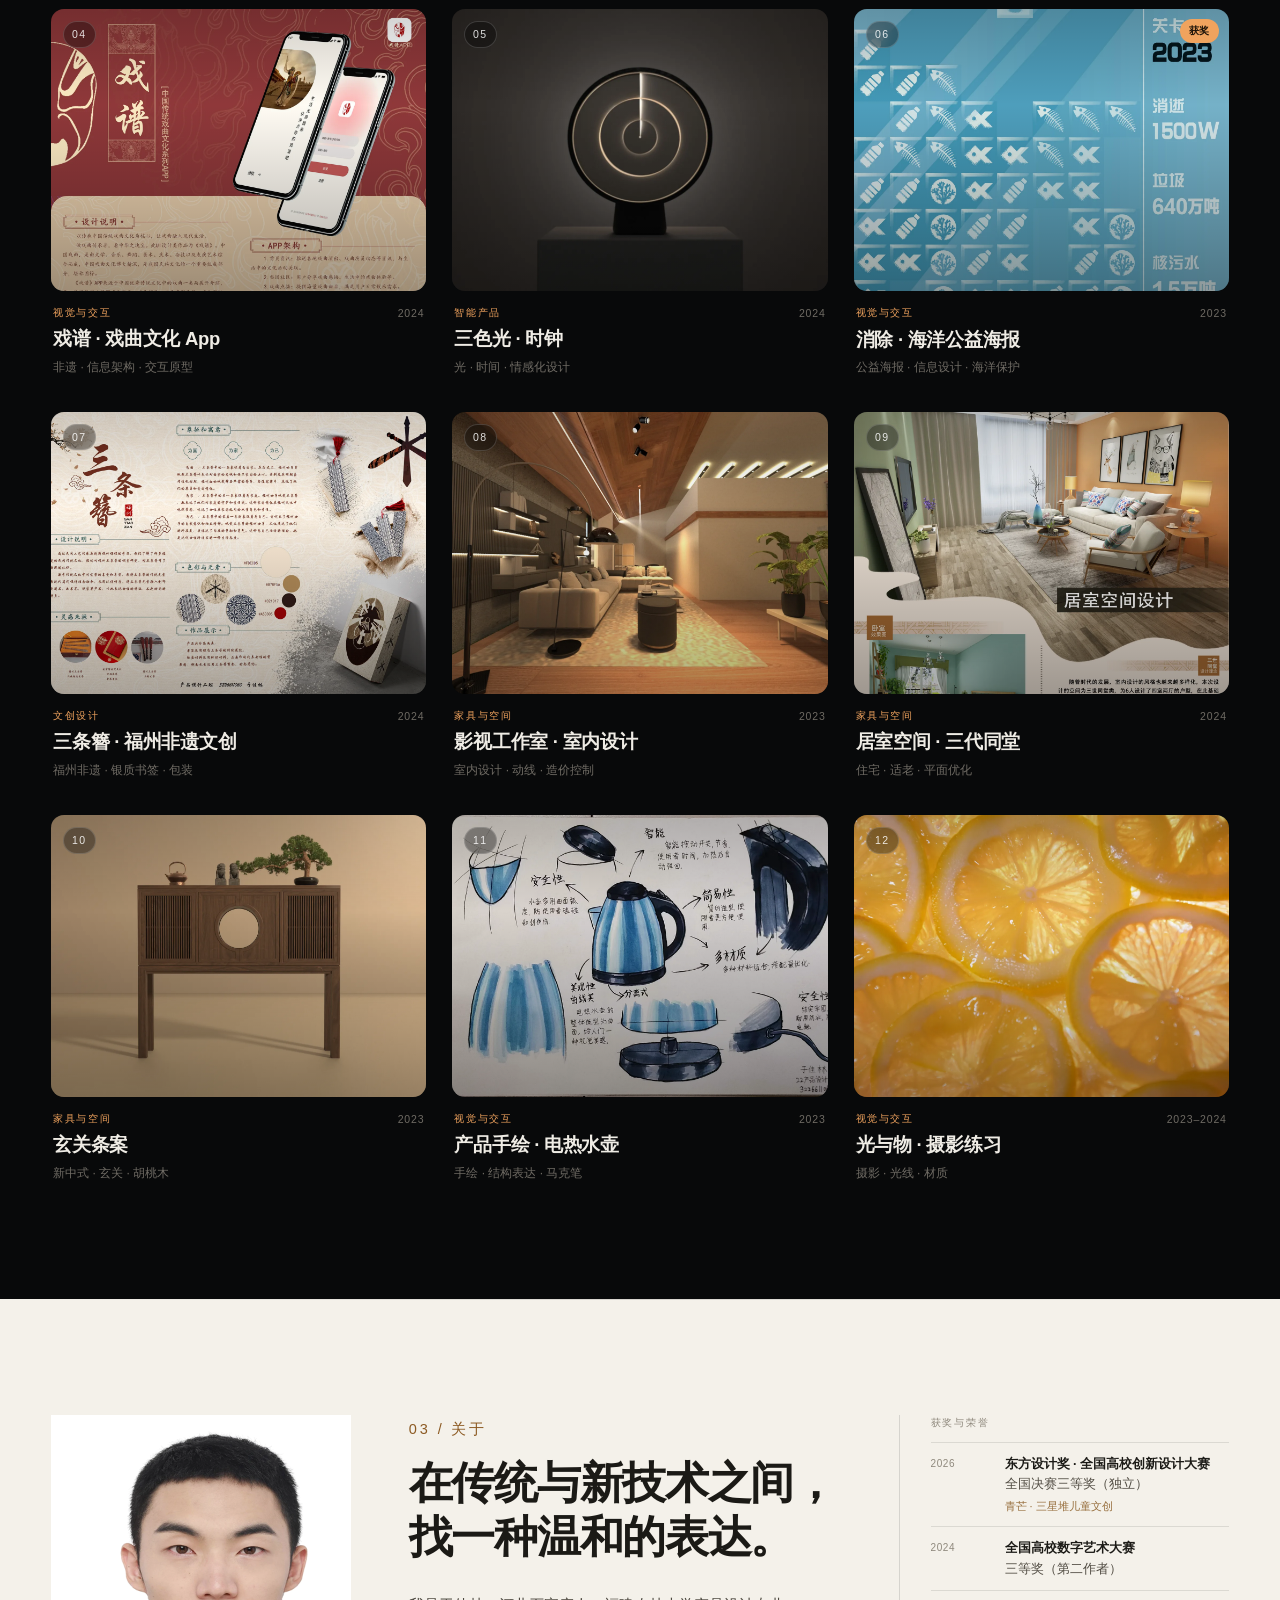
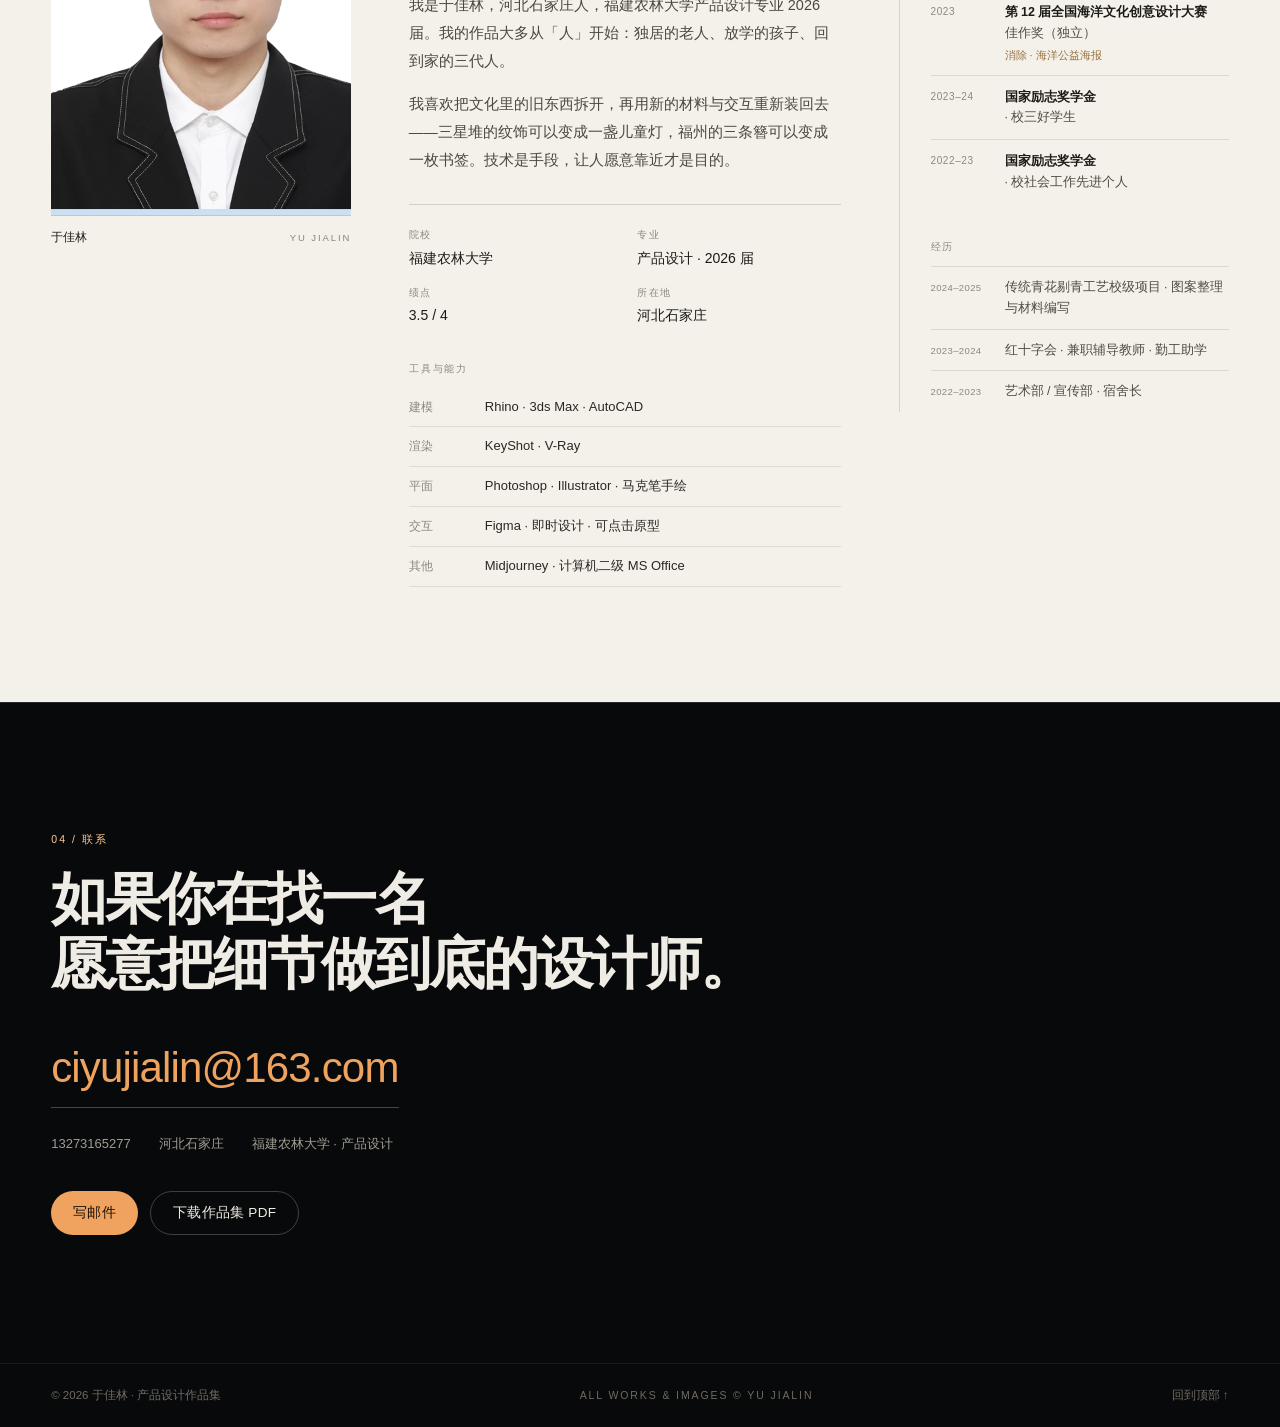
==== commit 15999844: "add absolute og:image for social preview" ====
--- a/index.html
+++ b/index.html
@@ -10,7 +10,9 @@
 <meta property="og:type" content="website">
 <meta property="og:title" content="于佳林 · 产品设计作品集">
 <meta property="og:description" content="智能产品 / 文化创意 / 家具与空间 / 视觉与交互，12 件作品。">
-<meta property="og:image" content="assets/img/og.webp">
+<meta property="og:image" content="https://UP-William.github.io/portfolio/assets/img/og.webp">
+<meta property="og:url" content="https://UP-William.github.io/portfolio/">
+<meta property="og:site_name" content="于佳林 · 产品设计作品集">
 <link rel="icon" href="data:image/svg+xml,%3Csvg xmlns='http://www.w3.org/2000/svg' viewBox='0 0 64 64'%3E%3Crect width='64' height='64' rx='14' fill='%230a0a0b'/%3E%3Ctext x='32' y='43' font-size='34' text-anchor='middle' fill='%23f2a65e' font-family='serif'%3E%E4%BA%8E%3C/text%3E%3C/svg%3E">
 <link rel="stylesheet" href="assets/css/style.css">
 <noscript><style>.reveal{opacity:1 !important;transform:none !important}</style></noscript>
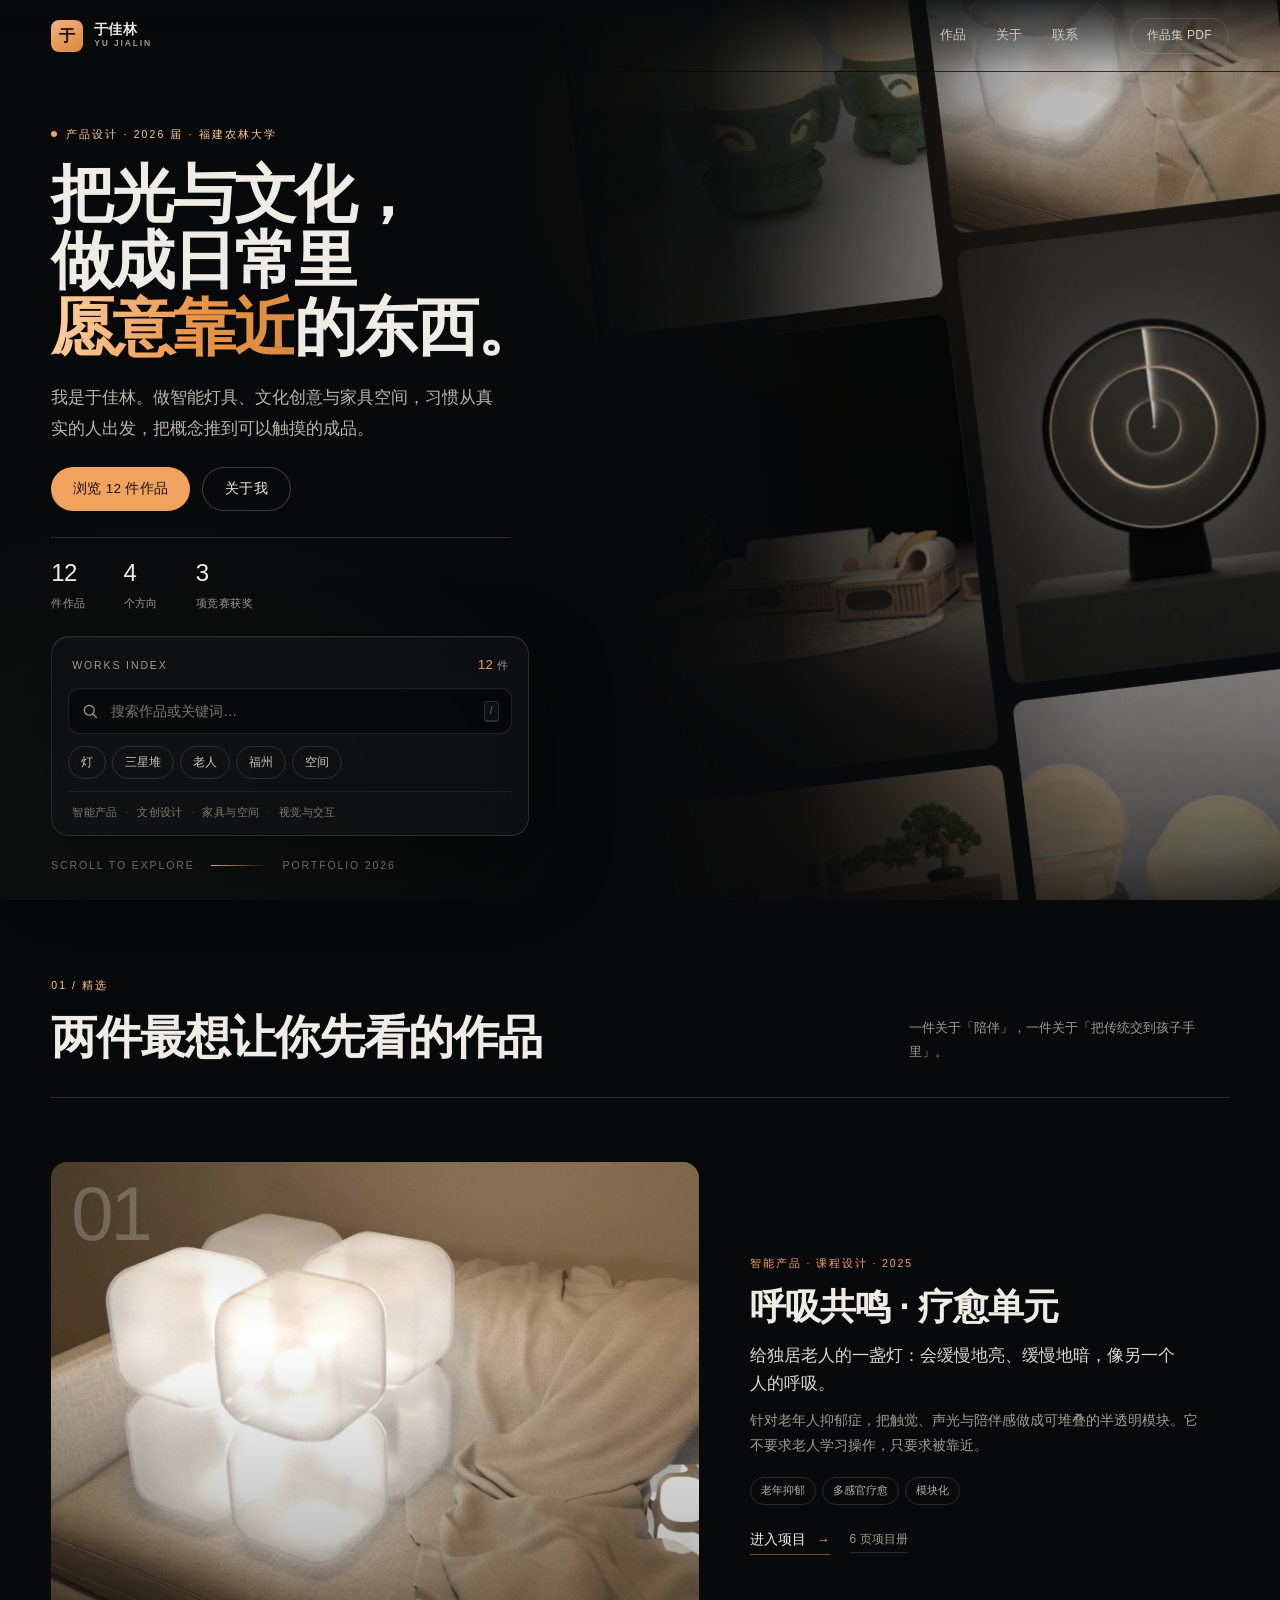
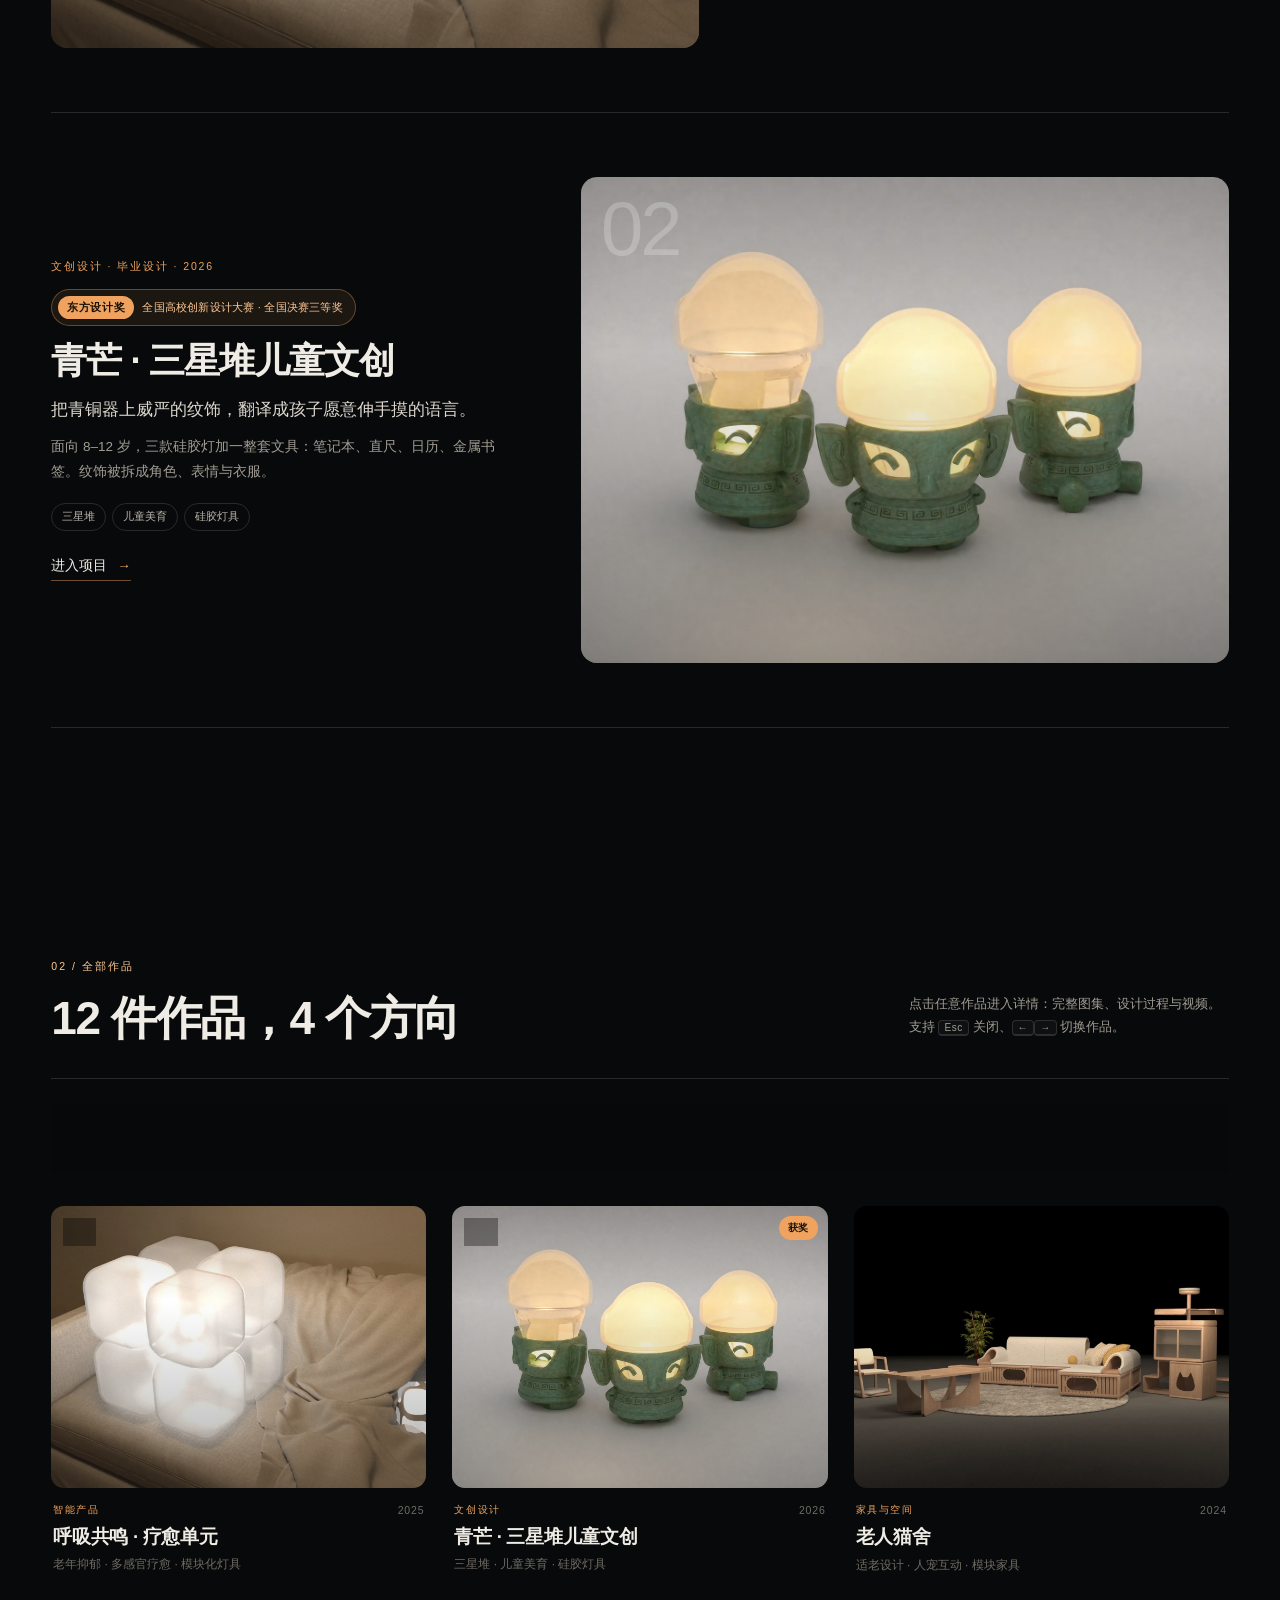
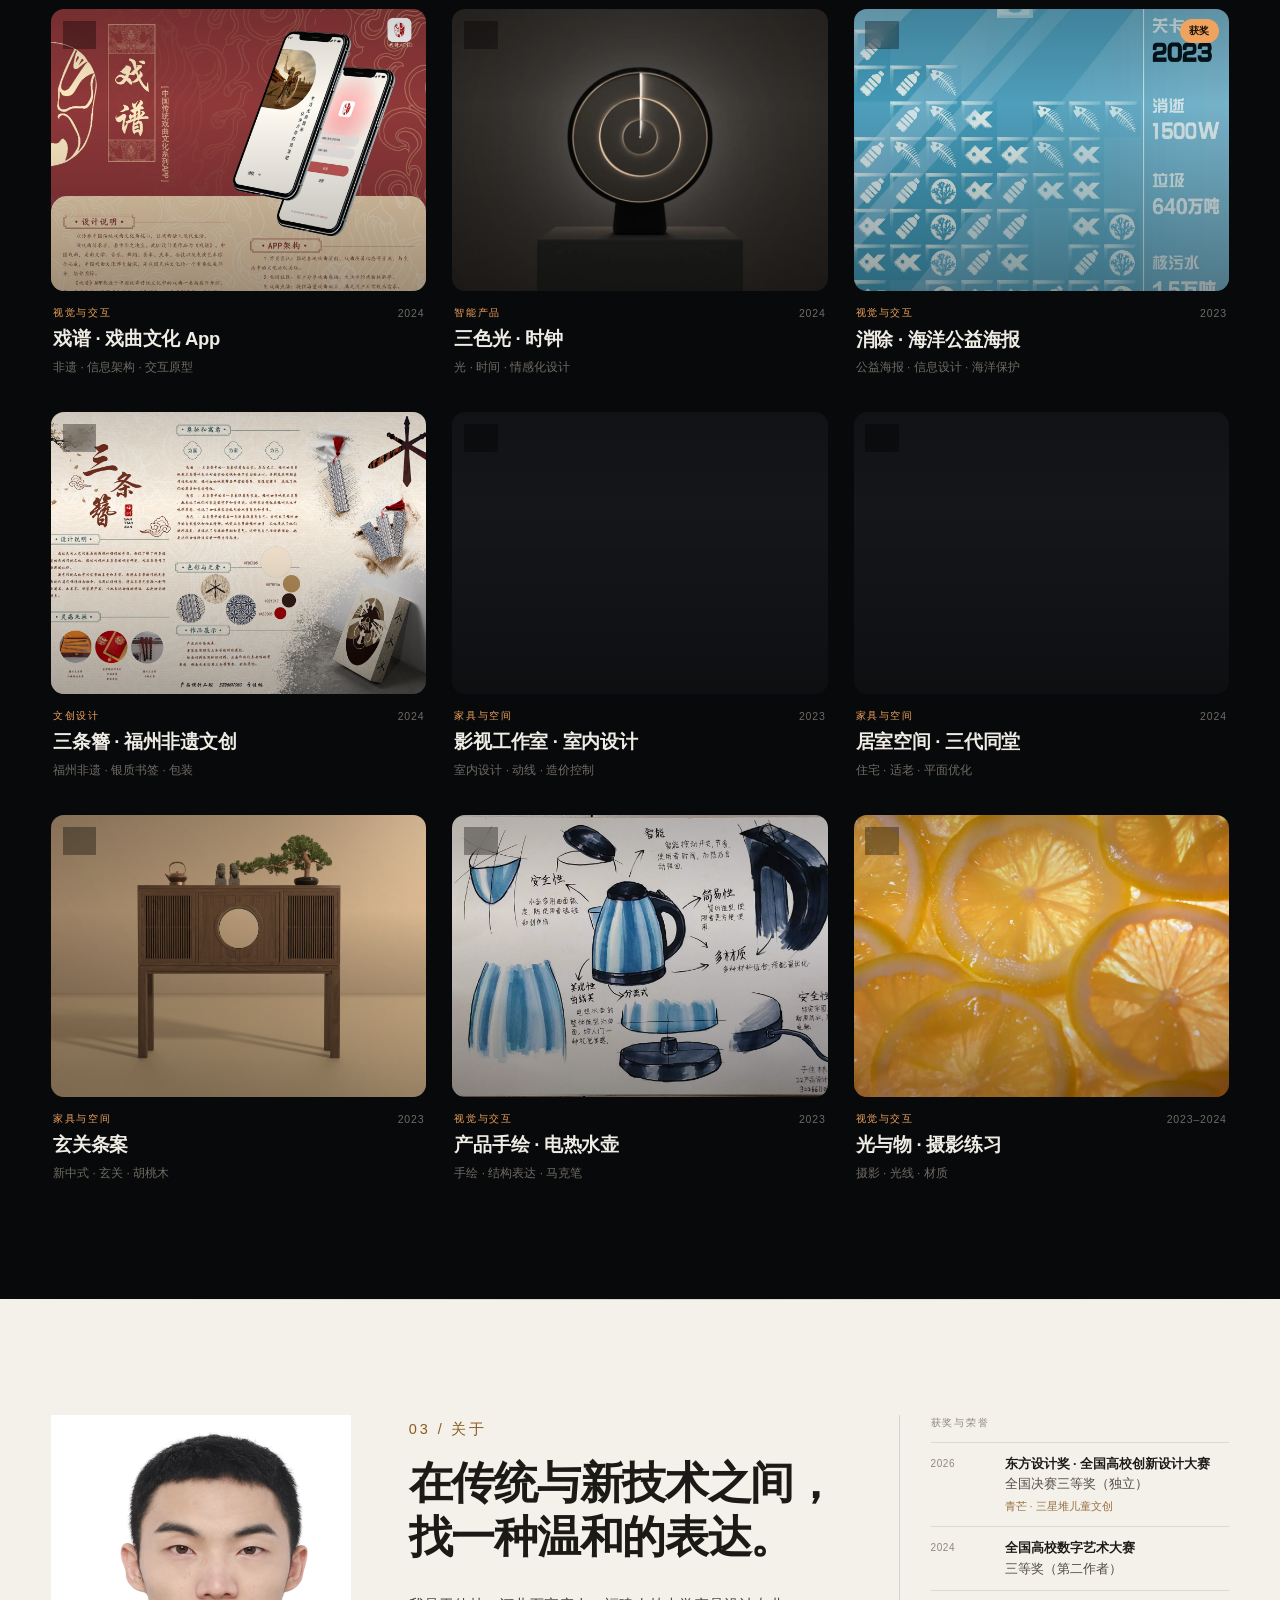
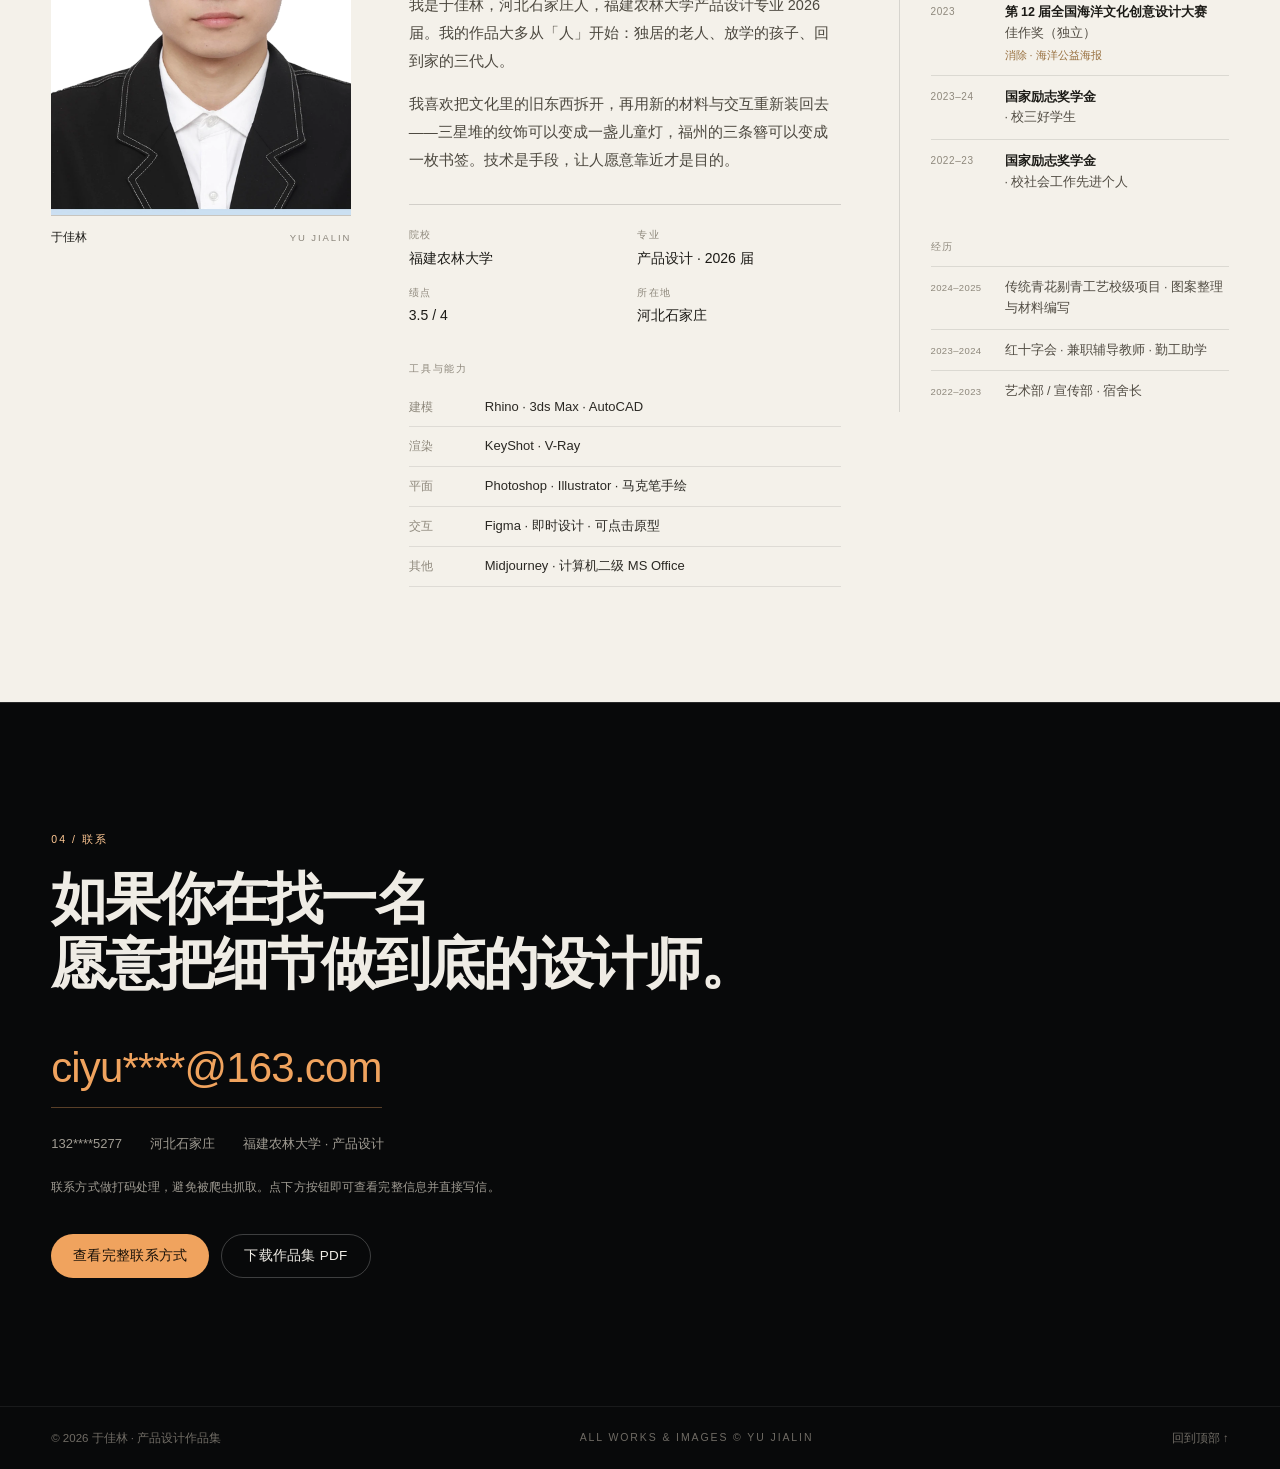
==== commit 67309a4c: "mask contact info on site (anti-scrape), keep PDF real" ====
--- a/index.html
+++ b/index.html
@@ -255,14 +255,15 @@
   <section class="contact" id="contact" aria-labelledby="contactTitle">
     <p class="eyebrow">04 / 联系</p>
     <h2 id="contactTitle">如果你在找一名<br>愿意把细节做到底的设计师。</h2>
-    <a class="mail" href="mailto:ciyujialin@163.com">ciyujialin@163.com</a>
+    <span class="mail" id="contactMail">ciyu****@163.com</span>
     <div class="contact-meta">
-      <span>13273165277</span>
+      <span id="contactPhone">132****5277</span>
       <span>河北石家庄</span>
       <span>福建农林大学 · 产品设计</span>
     </div>
+    <p class="contact-note">联系方式做打码处理，避免被爬虫抓取。点下方按钮即可查看完整信息并直接写信。</p>
     <div class="contact-actions">
-      <a class="btn btn-solid" href="mailto:ciyujialin@163.com?subject=%E4%BD%9C%E5%93%81%E9%9B%86%E5%92%A8%E8%AF%A2">写邮件</a>
+      <button class="btn btn-solid" id="revealContact" type="button">查看完整联系方式</button>
       <a class="btn btn-line" href="assets/docs/portfolio.pdf" target="_blank" rel="noopener">下载作品集 PDF</a>
     </div>
   </section>
--- a/assets/css/style.css
+++ b/assets/css/style.css
@@ -511,6 +511,8 @@
 }
 .mail:hover{border-color:var(--amber);color:var(--amber-2)}
 .contact-meta{display:flex;gap:28px;flex-wrap:wrap;margin-top:26px;color:var(--muted);font-size:13px}
+.contact-note{margin-top:22px;font-size:12px;line-height:1.7;color:var(--muted);max-width:460px;letter-spacing:.01em}
+.contact-meta a.tel{color:var(--text);border-bottom:1px solid rgba(240,163,94,.35);padding-bottom:1px}
 .contact-actions{display:flex;gap:12px;margin-top:36px;flex-wrap:wrap}
 .footer{border-top:1px solid var(--line-2);padding:22px var(--pad)}
 .footer-inner{
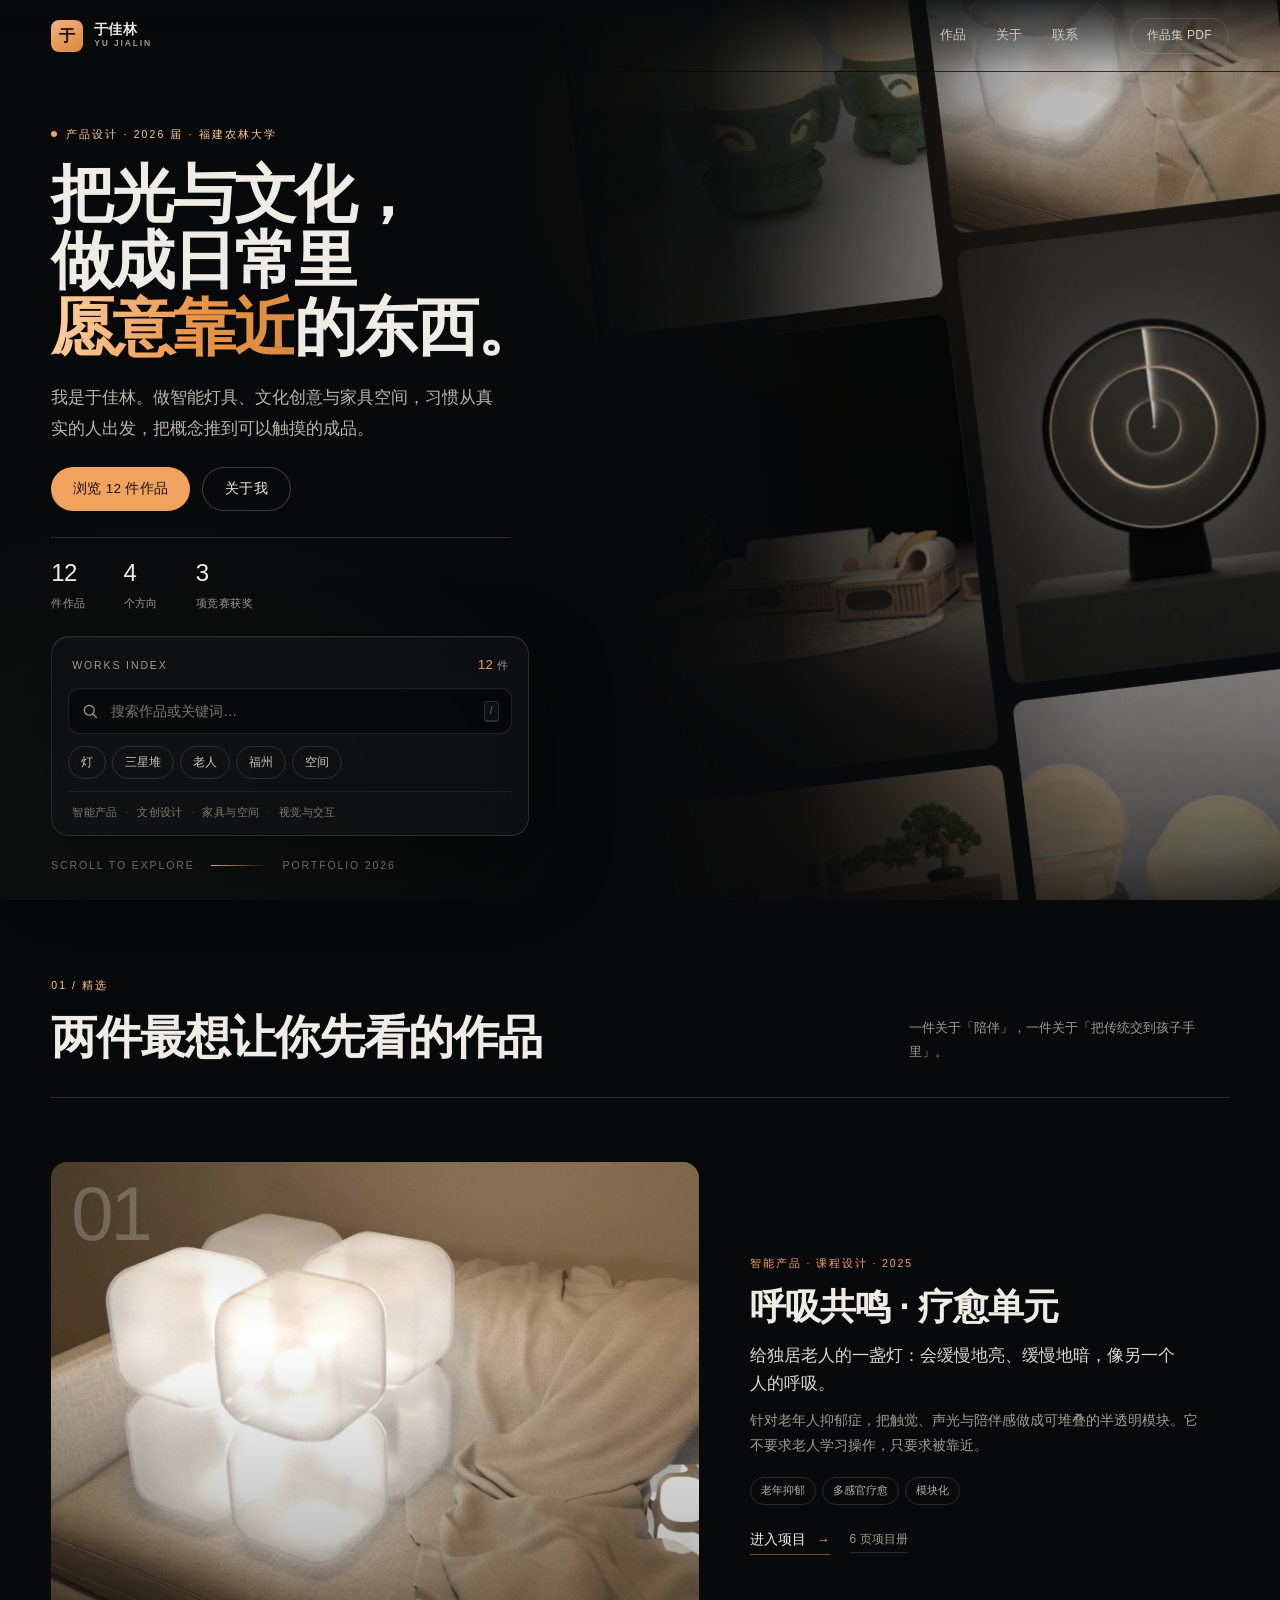
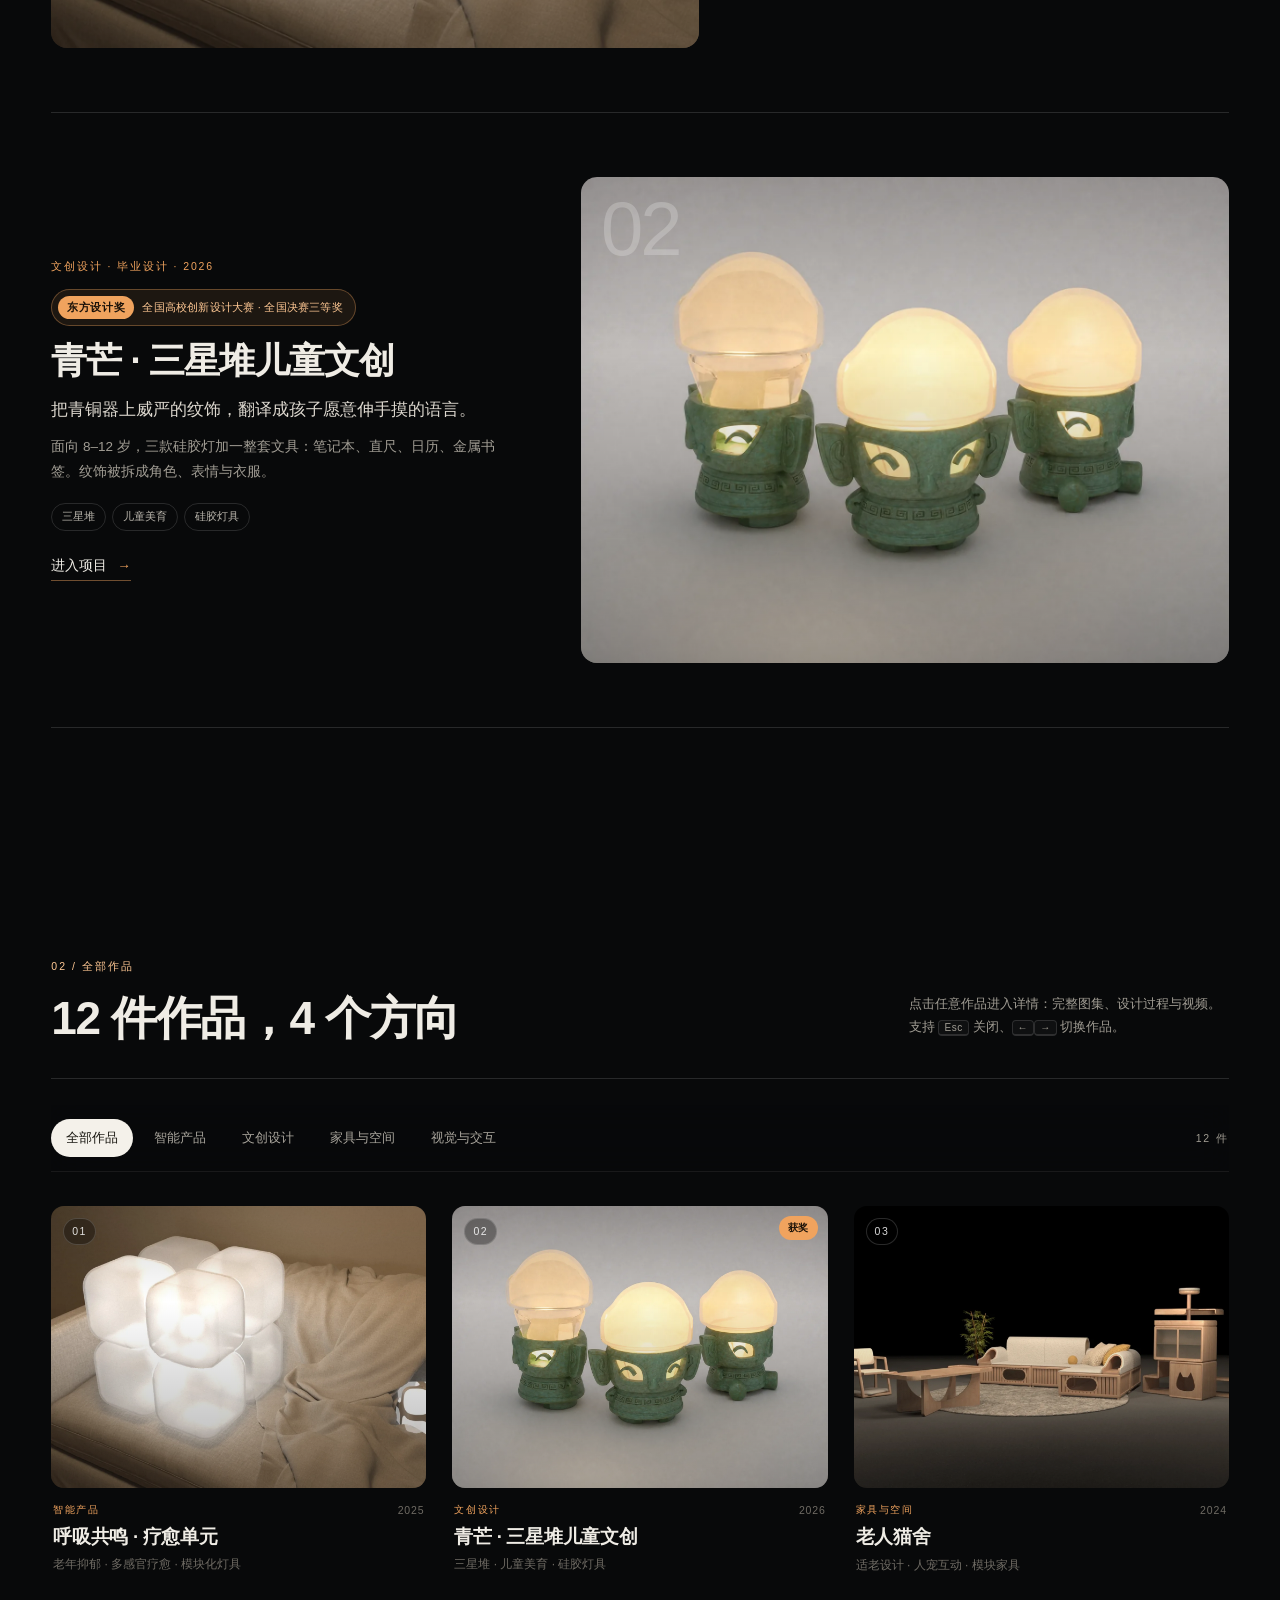
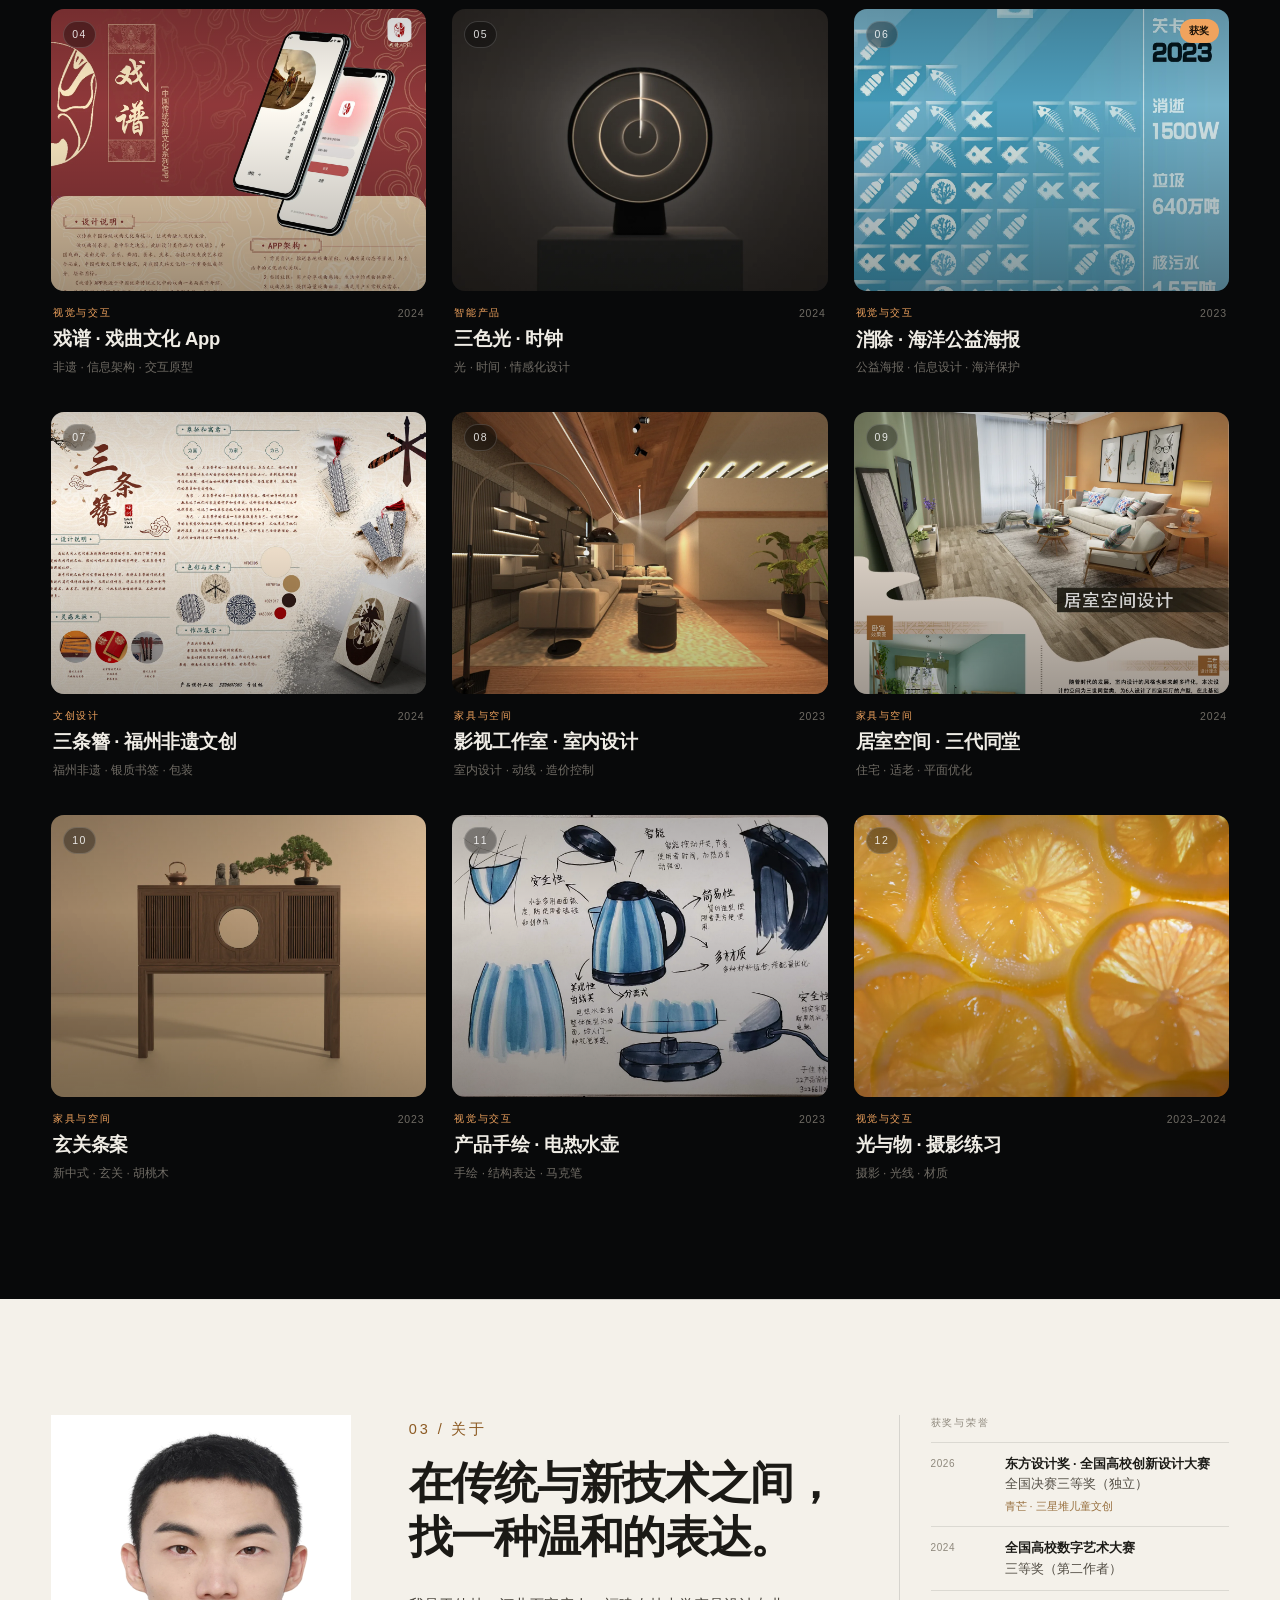
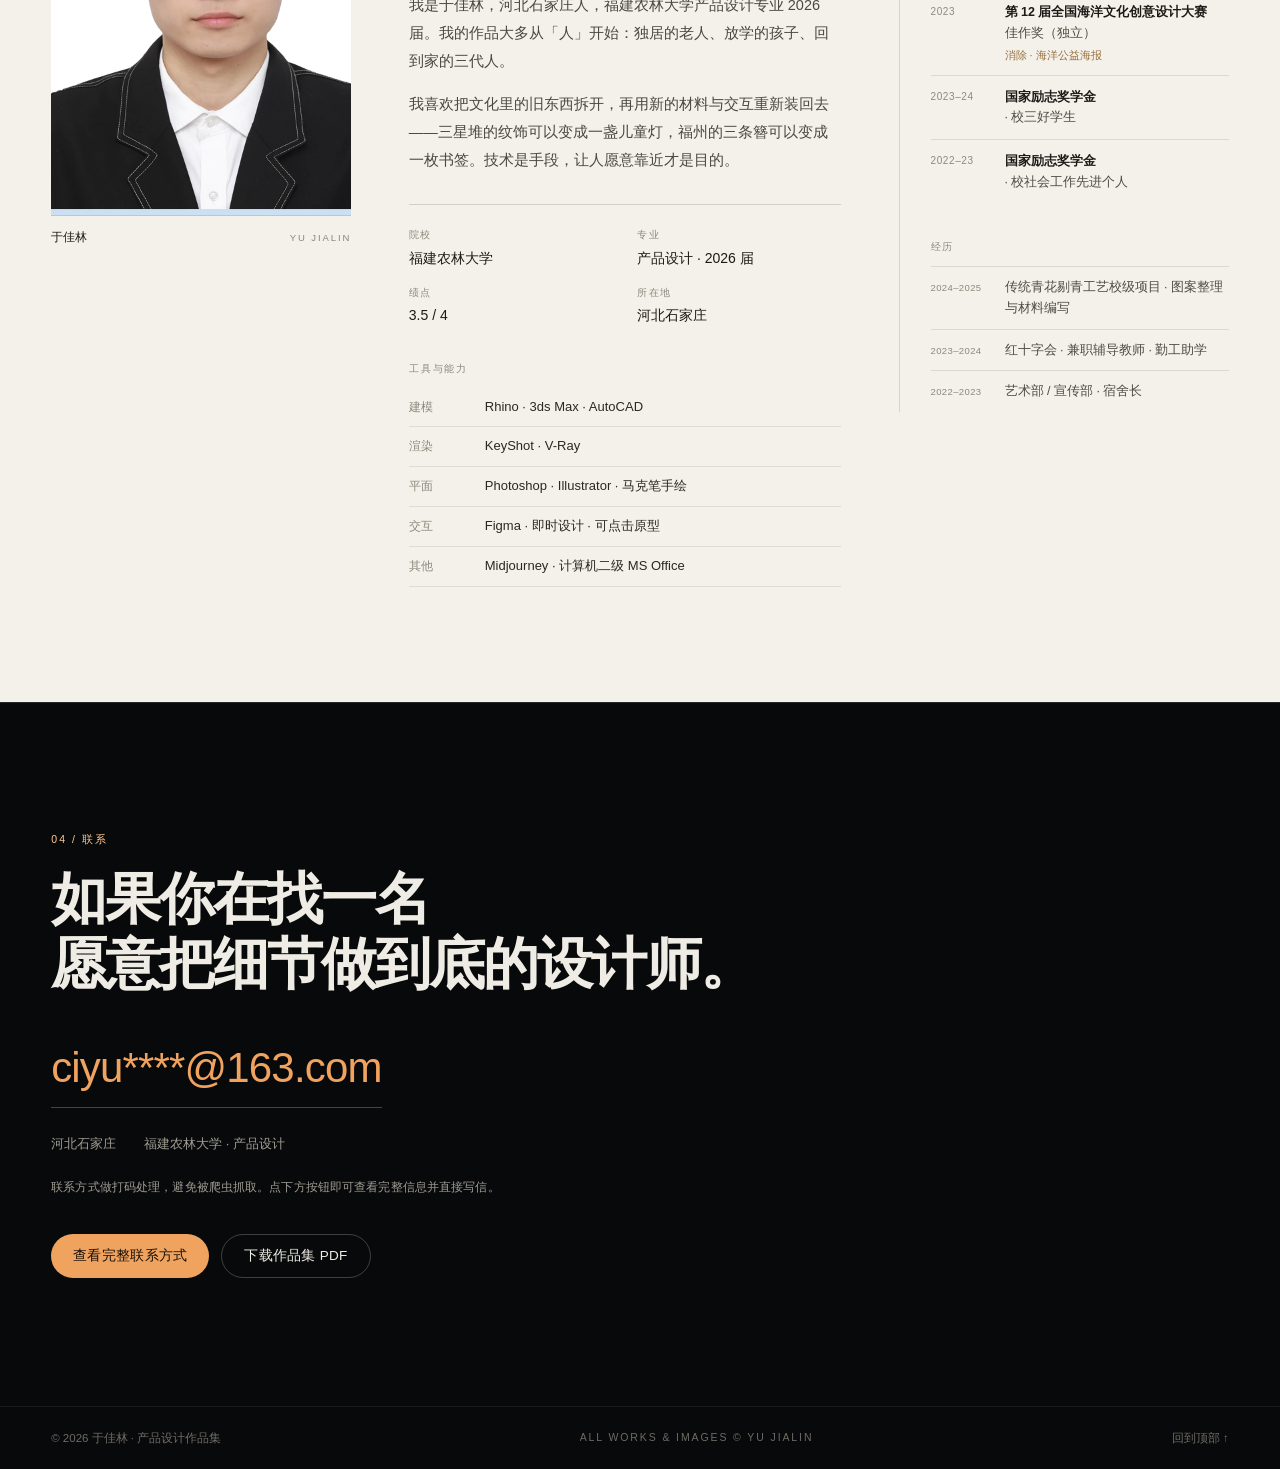
==== commit 89b54a21: "remove phone number from site and PDF" ====
--- a/index.html
+++ b/index.html
@@ -257,7 +257,6 @@
     <h2 id="contactTitle">如果你在找一名<br>愿意把细节做到底的设计师。</h2>
     <span class="mail" id="contactMail">ciyu****@163.com</span>
     <div class="contact-meta">
-      <span id="contactPhone">132****5277</span>
       <span>河北石家庄</span>
       <span>福建农林大学 · 产品设计</span>
     </div>
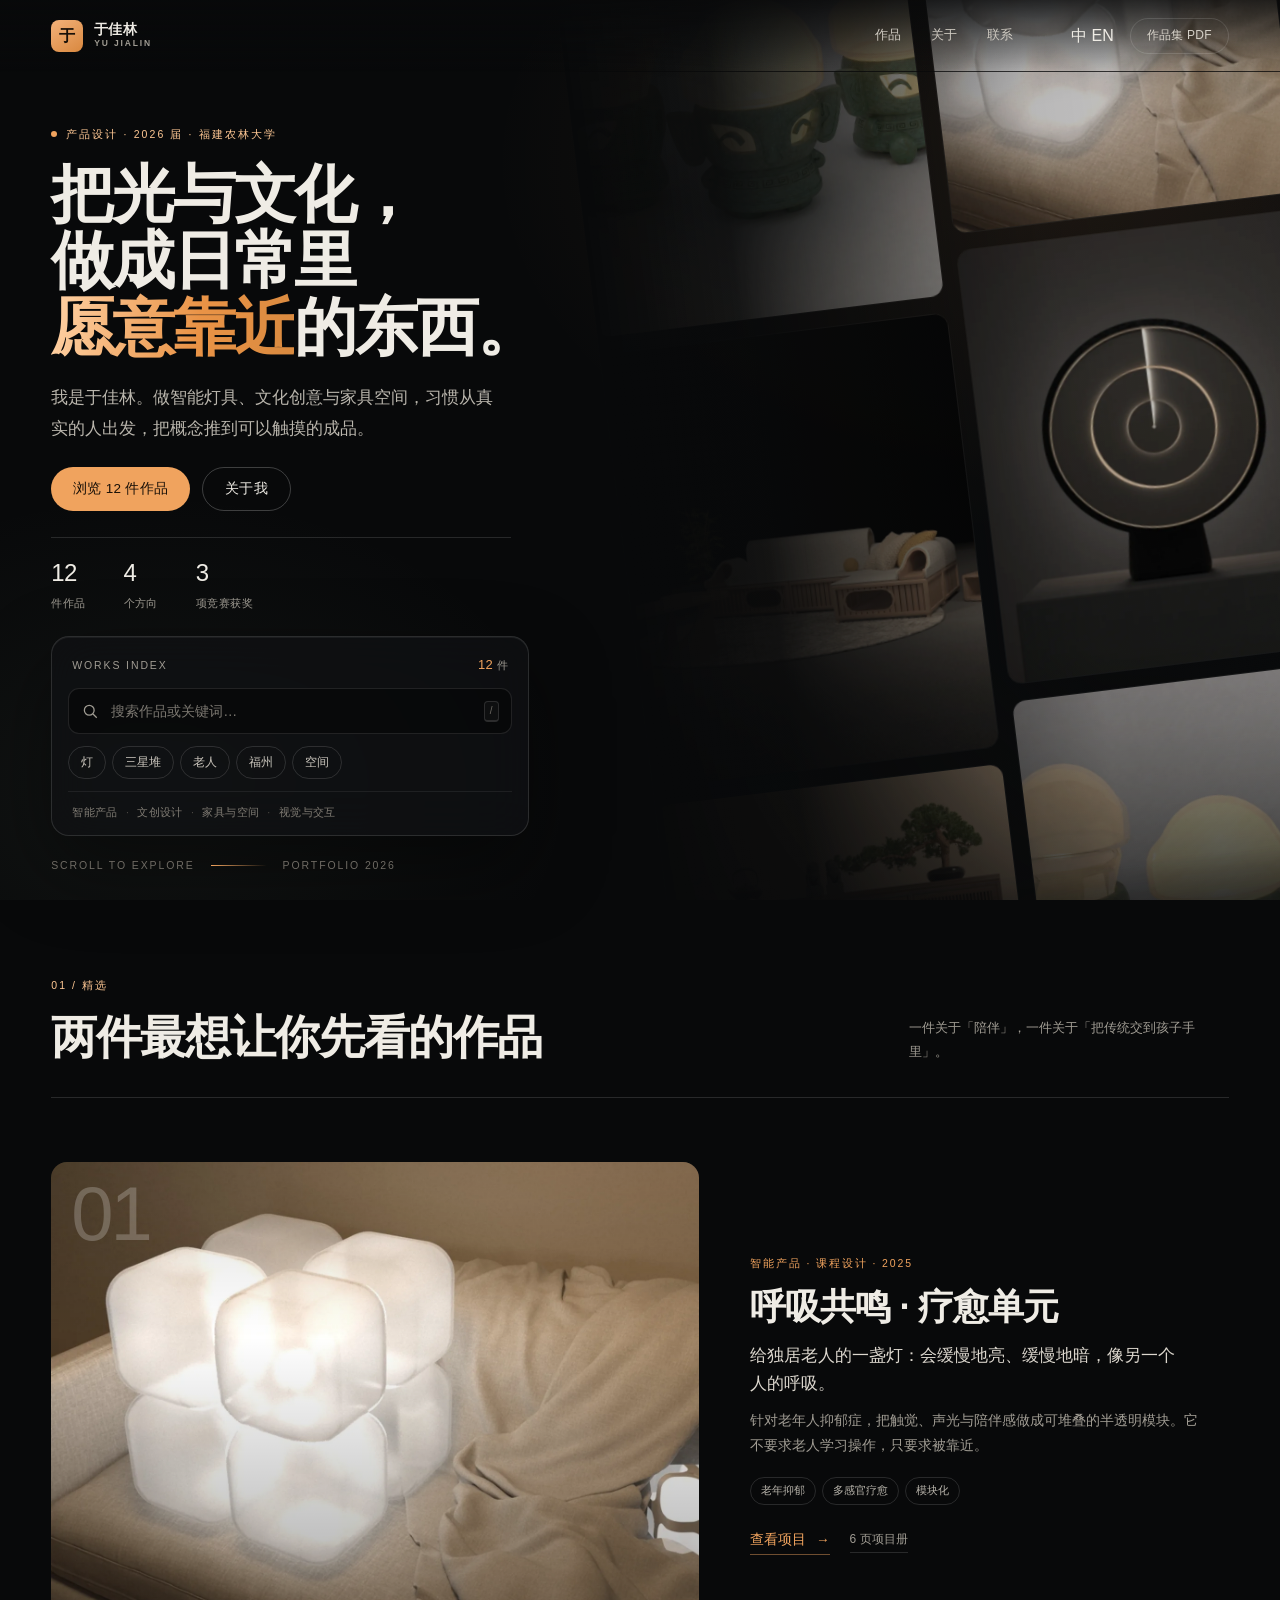
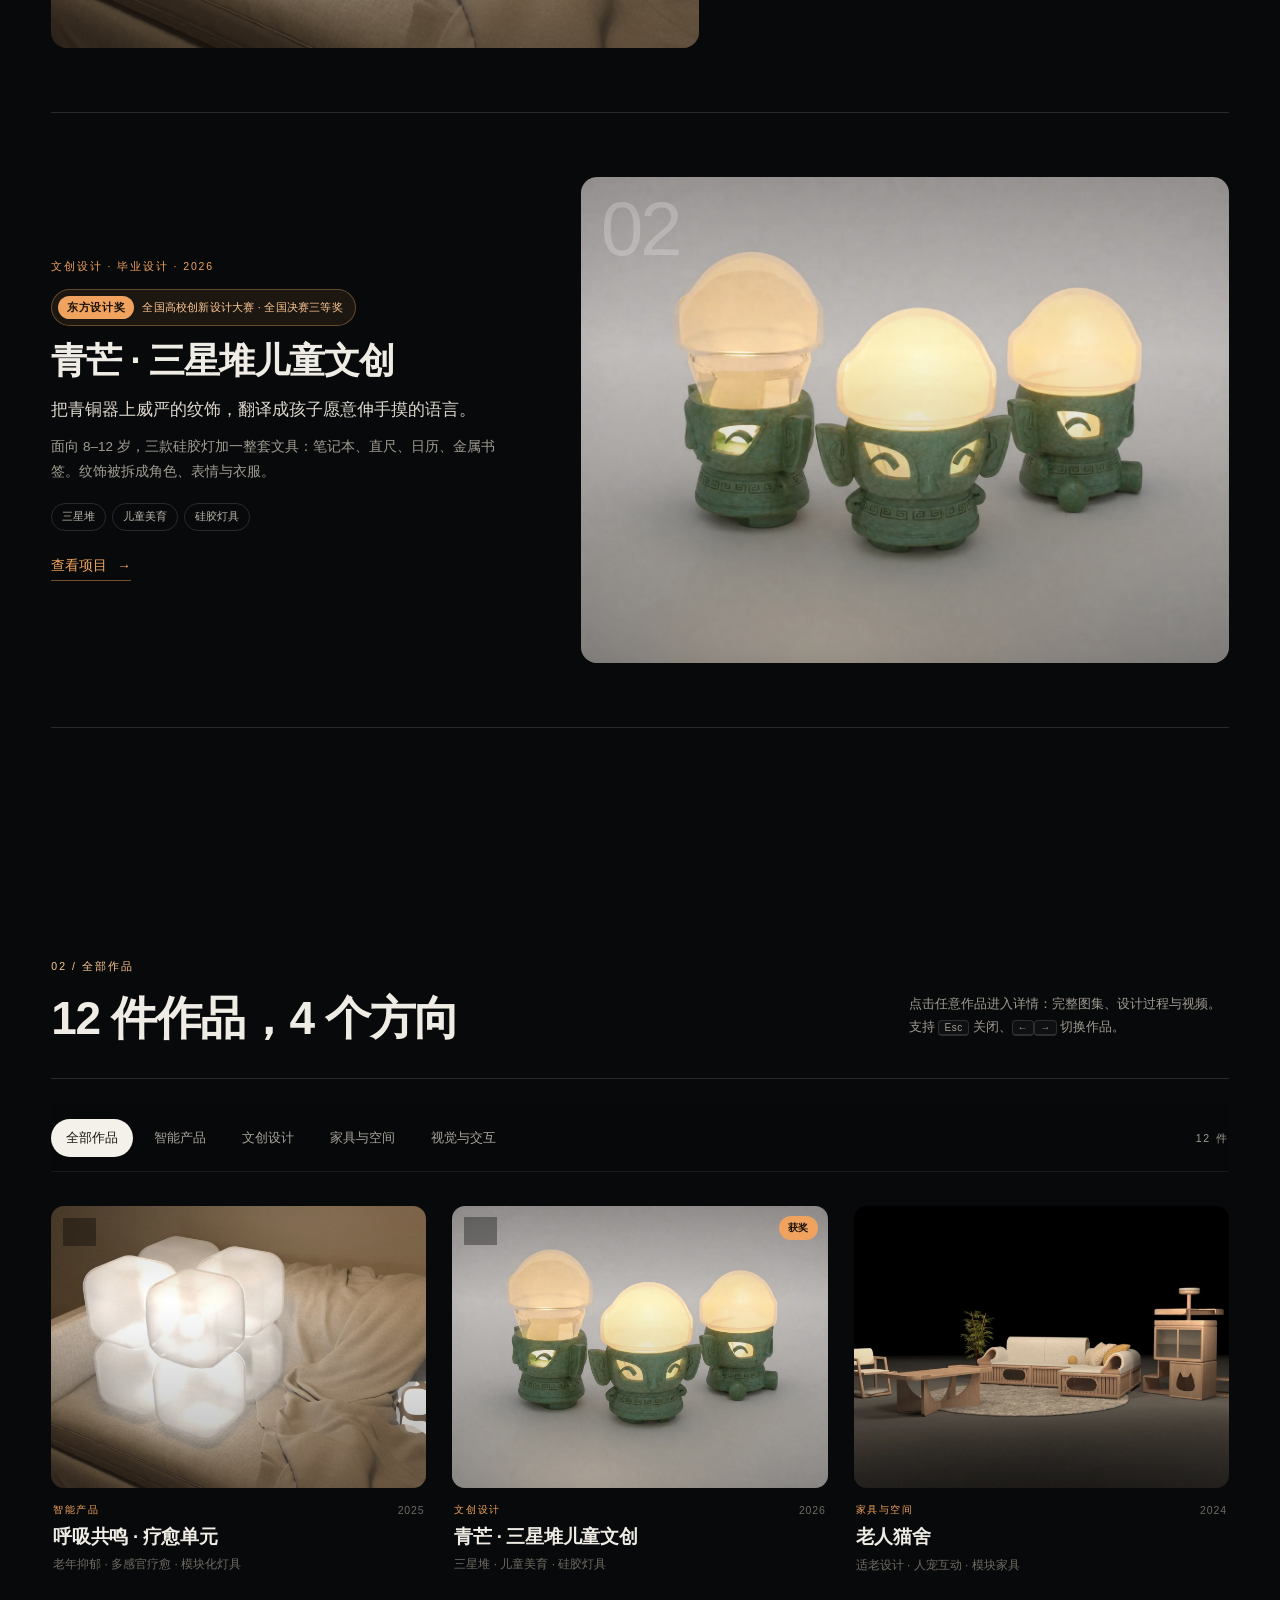
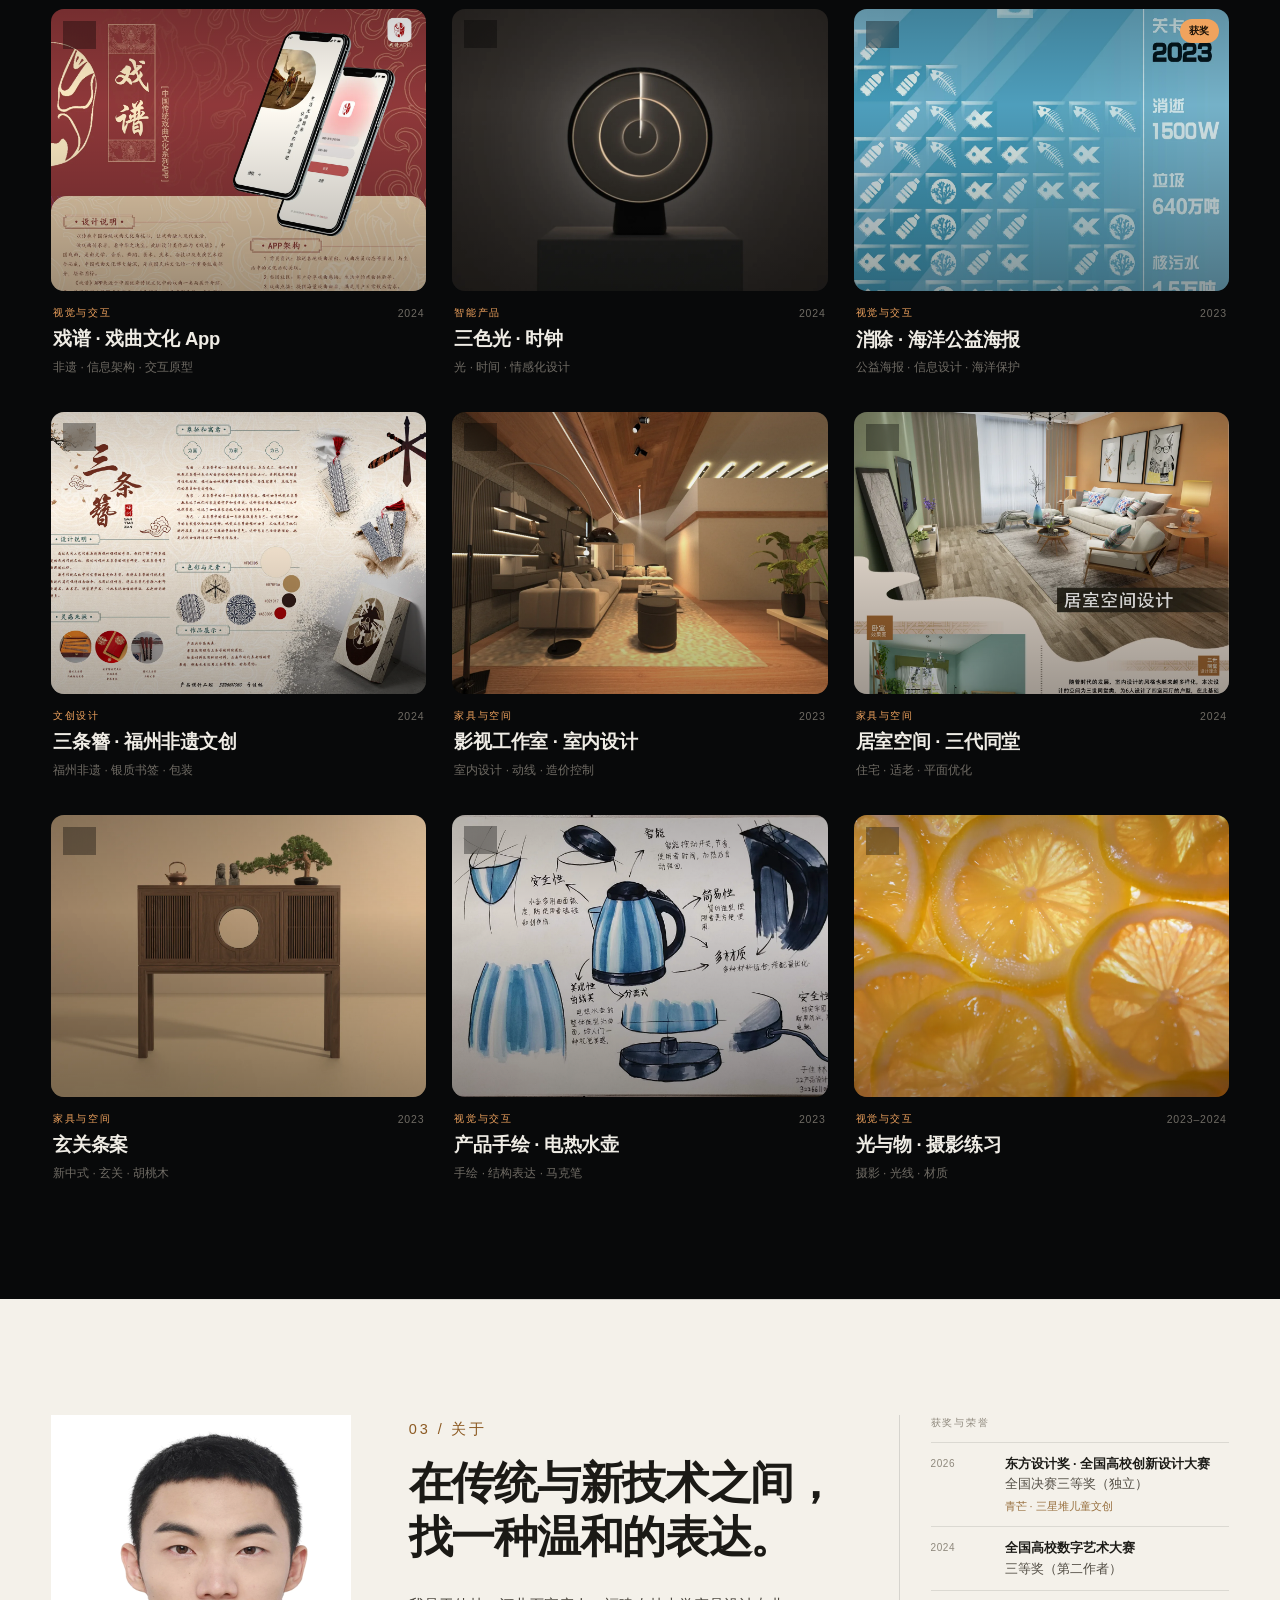
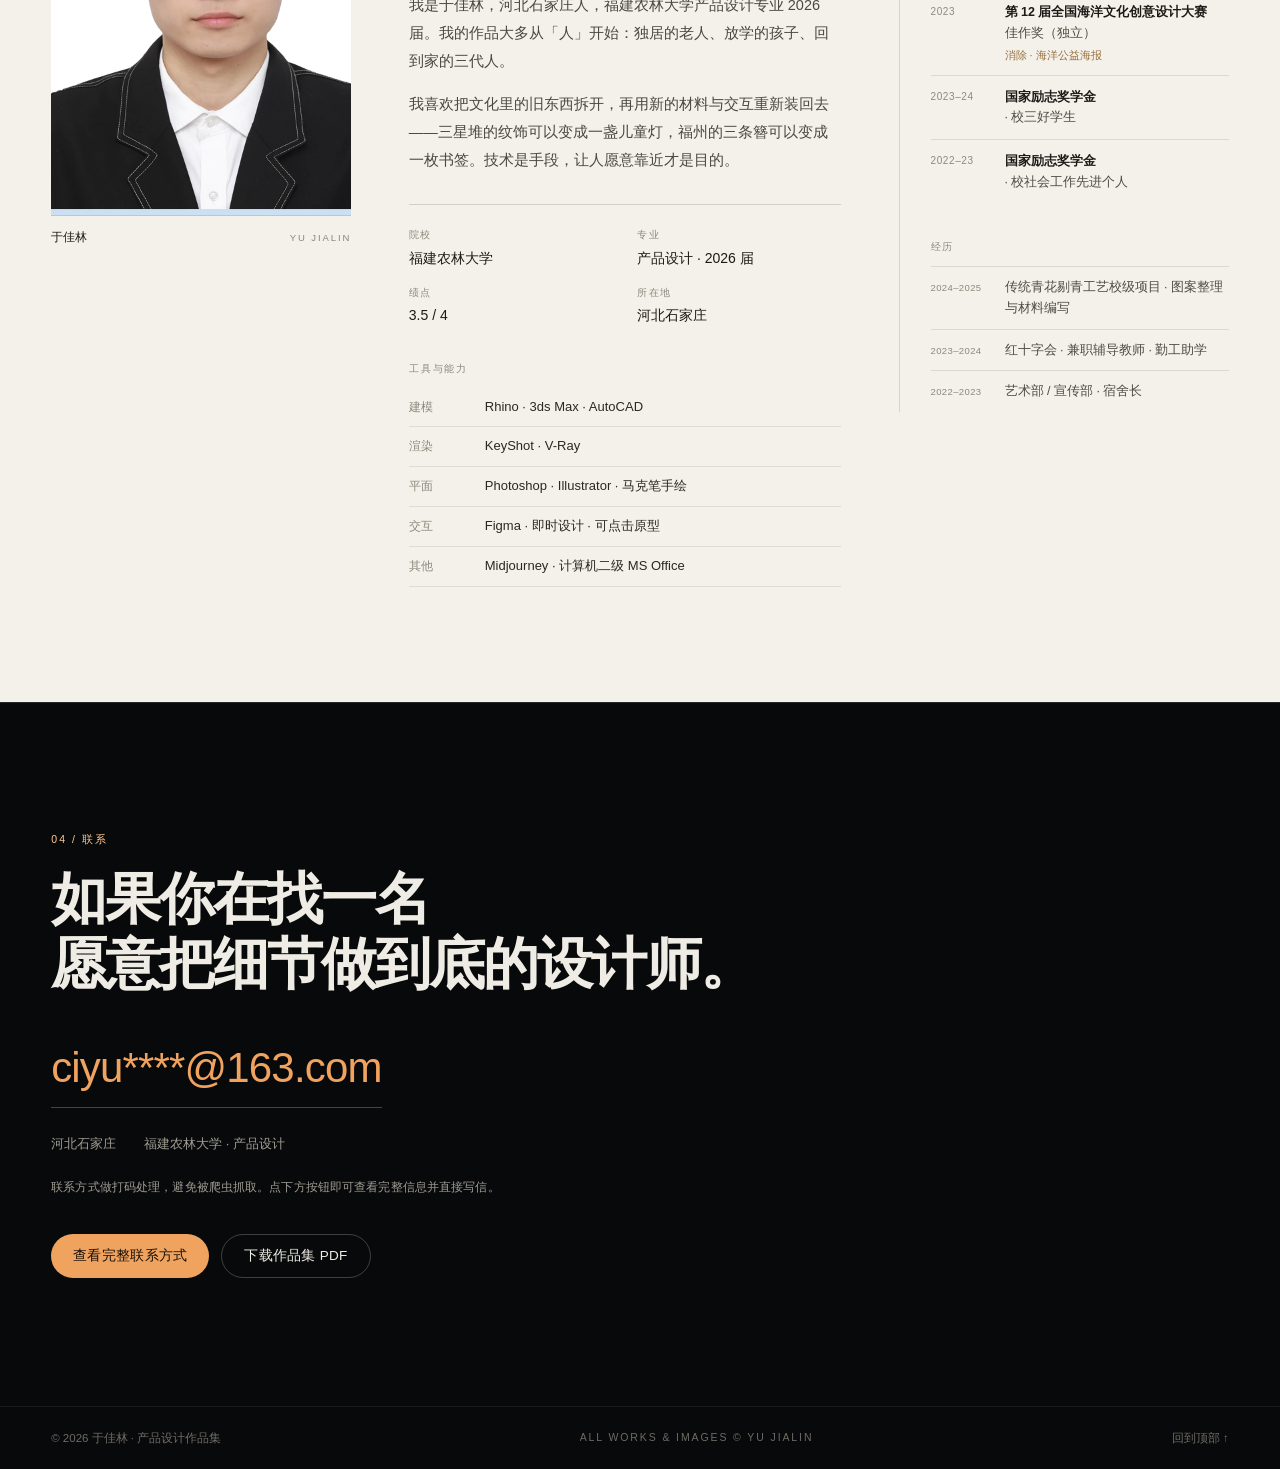
==== commit c08d2e57: "Bilingual ZH/EN toggle + ripple transition (index.html)" ====
--- a/index.html
+++ b/index.html
@@ -18,31 +18,40 @@
 <noscript><style>.reveal{opacity:1 !important;transform:none !important}</style></noscript>
 </head>
 <body>
-<a class="skip-link" href="#works">跳到作品列表</a>
+<a class="skip-link" href="#works" data-i18n="skip">跳到作品列表</a>
 
 <header class="nav" id="nav">
   <a class="brand" href="#top" aria-label="回到首页">
     <span class="brand-mark">于</span>
-    <span class="brand-text">于佳林<em>YU JIALIN</em></span>
+    <span class="brand-text" data-i18n="brand.name">于佳林<em>YU JIALIN</em></span>
   </a>
   <nav class="nav-links" aria-label="主导航">
-    <a href="#works">作品</a>
-    <a href="#about">关于</a>
-    <a href="#contact">联系</a>
+    <a href="#works" data-i18n="nav.works">作品</a>
+    <a href="#about" data-i18n="nav.about">关于</a>
+    <a href="#contact" data-i18n="nav.contact">联系</a>
   </nav>
   <div class="nav-actions">
-    <a class="btn btn-ghost btn-sm" href="assets/docs/portfolio.pdf" target="_blank" rel="noopener">作品集 PDF</a>
-    <button class="menu-btn" id="menuBtn" aria-label="打开菜单" aria-expanded="false" aria-controls="mobileMenu">
+    <button class="lang-btn" id="langBtn" type="button" aria-label="切换到英文" data-i18n-aria="lang.aria">
+      <span class="lang-opt" data-lang="zh">中</span>
+      <span class="lang-opt" data-lang="en">EN</span>
+      <i class="lang-thumb" aria-hidden="true"></i>
+    </button>
+    <a class="btn btn-ghost btn-sm nav-pdf" href="assets/docs/portfolio.pdf" target="_blank" rel="noopener" data-i18n="nav.pdf">作品集 PDF</a>
+    <button class="menu-btn" id="menuBtn" aria-label="打开菜单" aria-expanded="false" aria-controls="mobileMenu" data-i18n-aria="nav.menu">
       <span></span><span></span>
     </button>
   </div>
 </header>
 
 <div class="mobile-menu" id="mobileMenu" hidden>
-  <a href="#works">作品 <span>12</span></a>
-  <a href="#about">关于</a>
-  <a href="#contact">联系</a>
-  <a href="assets/docs/portfolio.pdf" target="_blank" rel="noopener">作品集 PDF</a>
+  <a href="#works"><span data-i18n="nav.works">作品</span> <span>12</span></a>
+  <a href="#about" data-i18n="nav.about">关于</a>
+  <a href="#contact" data-i18n="nav.contact">联系</a>
+  <a href="assets/docs/portfolio.pdf" target="_blank" rel="noopener" data-i18n="nav.pdf">作品集 PDF</a>
+  <button class="menu-lang" id="langBtnM" type="button">
+    <span class="lang-opt" data-lang="zh">中文</span>
+    <span class="lang-opt" data-lang="en">English</span>
+  </button>
 </div>
 
 <main id="top">
@@ -77,40 +86,40 @@
 
     <div class="hero-inner">
       <div class="hero-copy">
-        <p class="eyebrow"><span class="pulse"></span>产品设计 · 2026 届 · 福建农林大学</p>
-        <h1>把光与文化，<br>做成日常里<br><em>愿意靠近</em>的东西。</h1>
-        <p class="lede">我是于佳林。做智能灯具、文化创意与家具空间，习惯从真实的人出发，把概念推到可以触摸的成品。</p>
+        <p class="eyebrow" data-i18n="hero.eyebrow"><span class="pulse"></span>产品设计 · 2026 届 · 福建农林大学</p>
+        <h1 data-i18n="hero.title">把光与文化，<br>做成日常里<br><em>愿意靠近</em>的东西。</h1>
+        <p class="lede" data-i18n="hero.lede">我是于佳林。做智能灯具、文化创意与家具空间，习惯从真实的人出发，把概念推到可以触摸的成品。</p>
 
         <div class="hero-cta">
-          <a class="btn btn-solid" href="#works">浏览 12 件作品</a>
-          <a class="btn btn-line" href="#about">关于我</a>
+          <a class="btn btn-solid" href="#works" data-i18n="hero.cta1">浏览 12 件作品</a>
+          <a class="btn btn-line" href="#about" data-i18n="hero.cta2">关于我</a>
         </div>
 
         <div class="hero-stats">
-          <div><b>12</b><span>件作品</span></div>
-          <div><b>4</b><span>个方向</span></div>
-          <div><b>3</b><span>项竞赛获奖</span></div>
+          <div><b>12</b><span data-i18n="stat.works">件作品</span></div>
+          <div><b>4</b><span data-i18n="stat.dir">个方向</span></div>
+          <div><b>3</b><span data-i18n="stat.award">项竞赛获奖</span></div>
         </div>
       </div>
 
       <aside class="index-card" aria-label="作品搜索">
         <div class="index-head">
           <span class="mono">WORKS INDEX</span>
-          <span class="index-count"><b id="countNum">12</b> 件</span>
+          <span class="index-count"><b id="countNum">12</b> <span data-i18n="index.unit">件</span></span>
         </div>
         <label class="search">
           <svg viewBox="0 0 24 24" width="18" height="18" aria-hidden="true"><circle cx="11" cy="11" r="6.5"></circle><path d="M16 16l5 5"></path></svg>
-          <input id="searchInput" type="search" placeholder="搜索作品或关键词…" autocomplete="off" aria-label="搜索作品">
+          <input id="searchInput" type="search" placeholder="搜索作品或关键词…" autocomplete="off" aria-label="搜索作品" data-i18n-ph="search.ph">
           <kbd>/</kbd>
         </label>
         <div class="chips" id="heroChips">
-          <button type="button" data-q="灯">灯</button>
-          <button type="button" data-q="三星堆">三星堆</button>
-          <button type="button" data-q="老人">老人</button>
-          <button type="button" data-q="福州">福州</button>
-          <button type="button" data-q="空间">空间</button>
-        </div>
-        <div class="index-foot">
+          <button type="button" data-q="灯" data-q-en="lamp" data-i18n="chip.1">灯</button>
+          <button type="button" data-q="三星堆" data-q-en="sanxingdui" data-i18n="chip.2">三星堆</button>
+          <button type="button" data-q="老人" data-q-en="elderly" data-i18n="chip.3">老人</button>
+          <button type="button" data-q="福州" data-q-en="fuzhou" data-i18n="chip.4">福州</button>
+          <button type="button" data-q="空间" data-q-en="space" data-i18n="chip.5">空间</button>
+        </div>
+        <div class="index-foot" data-i18n="foot.cats">
           <span>智能产品</span><i>·</i><span>文创设计</span><i>·</i><span>家具与空间</span><i>·</i><span>视觉与交互</span>
         </div>
       </aside>
@@ -127,27 +136,27 @@
   <section class="section featured" aria-labelledby="featuredTitle">
     <header class="section-head">
       <div class="head-l">
-        <p class="eyebrow">01 / 精选</p>
-        <h2 id="featuredTitle">两件最想让你先看的作品</h2>
-      </div>
-      <p class="section-note">一件关于「陪伴」，一件关于「把传统交到孩子手里」。</p>
+        <p class="eyebrow" data-i18n="featured.eyebrow">01 / 精选</p>
+        <h2 id="featuredTitle" data-i18n="featured.title">两件最想让你先看的作品</h2>
+      </div>
+      <p class="section-note" data-i18n="featured.note">一件关于「陪伴」，一件关于「把传统交到孩子手里」。</p>
     </header>
 
     <article class="feature reveal">
       <a class="feature-media" href="#work/breathing-resonance" aria-label="查看呼吸共鸣项目">
         <img src="assets/img/w01-cover.webp" alt="呼吸共鸣疗愈单元：发光的软质立方体模块" width="1400" height="1050" loading="lazy">
         <span class="feature-no" aria-hidden="true">01</span>
-        <span class="feature-go">查看项目 <svg viewBox="0 0 24 24" width="18" height="18" aria-hidden="true"><path d="M5 12h13M13 6l6 6-6 6"></path></svg></span>
+        <span class="feature-go"><span data-i18n="card.open">查看项目</span> <svg viewBox="0 0 24 24" width="18" height="18" aria-hidden="true"><path d="M5 12h13M13 6l6 6-6 6"></path></svg></span>
       </a>
       <div class="feature-body">
-        <p class="kicker">智能产品 · 课程设计 · 2025</p>
-        <h3>呼吸共鸣 · 疗愈单元</h3>
-        <p class="feature-lead">给独居老人的一盏灯：会缓慢地亮、缓慢地暗，像另一个人的呼吸。</p>
-        <p class="feature-text">针对老年人抑郁症，把触觉、声光与陪伴感做成可堆叠的半透明模块。它不要求老人学习操作，只要求被靠近。</p>
-        <ul class="tags"><li>老年抑郁</li><li>多感官疗愈</li><li>模块化</li></ul>
+        <p class="kicker" data-i18n="feat1.kicker">智能产品 · 课程设计 · 2025</p>
+        <h3 data-i18n="feat1.title">呼吸共鸣 · 疗愈单元</h3>
+        <p class="feature-lead" data-i18n="feat1.lead">给独居老人的一盏灯：会缓慢地亮、缓慢地暗，像另一个人的呼吸。</p>
+        <p class="feature-text" data-i18n="feat1.text">针对老年人抑郁症，把触觉、声光与陪伴感做成可堆叠的半透明模块。它不要求老人学习操作，只要求被靠近。</p>
+        <ul class="tags" data-i18n="feat1.tags"><li>老年抑郁</li><li>多感官疗愈</li><li>模块化</li></ul>
         <div class="feature-links">
-          <a class="link-arrow" href="#work/breathing-resonance">进入项目 <span>→</span></a>
-          <a class="link-quiet" href="assets/docs/breathing-resonance.pdf" target="_blank" rel="noopener">6 页项目册</a>
+          <a class="link-arrow" href="#work/breathing-resonance"><span data-i18n="card.open">查看项目</span> <span>→</span></a>
+          <a class="link-quiet" href="assets/docs/breathing-resonance.pdf" target="_blank" rel="noopener" data-i18n="feat1.doc">6 页项目册</a>
         </div>
       </div>
     </article>
@@ -156,17 +165,17 @@
       <a class="feature-media" href="#work/qingmang" aria-label="查看青芒项目">
         <img src="assets/img/w02-cover.webp" alt="青芒：三款三星堆造型的儿童硅胶灯" width="1400" height="1050" loading="lazy">
         <span class="feature-no" aria-hidden="true">02</span>
-        <span class="feature-go">查看项目 <svg viewBox="0 0 24 24" width="18" height="18" aria-hidden="true"><path d="M5 12h13M13 6l6 6-6 6"></path></svg></span>
+        <span class="feature-go"><span data-i18n="card.open">查看项目</span> <svg viewBox="0 0 24 24" width="18" height="18" aria-hidden="true"><path d="M5 12h13M13 6l6 6-6 6"></path></svg></span>
       </a>
       <div class="feature-body">
-        <p class="kicker">文创设计 · 毕业设计 · 2026</p>
-        <p class="award-badge"><span>东方设计奖</span>全国高校创新设计大赛 · 全国决赛三等奖</p>
-        <h3>青芒 · 三星堆儿童文创</h3>
-        <p class="feature-lead">把青铜器上威严的纹饰，翻译成孩子愿意伸手摸的语言。</p>
-        <p class="feature-text">面向 8–12 岁，三款硅胶灯加一整套文具：笔记本、直尺、日历、金属书签。纹饰被拆成角色、表情与衣服。</p>
-        <ul class="tags"><li>三星堆</li><li>儿童美育</li><li>硅胶灯具</li></ul>
+        <p class="kicker" data-i18n="feat2.kicker">文创设计 · 毕业设计 · 2026</p>
+        <p class="award-badge" data-i18n="feat2.award"><span>东方设计奖</span>全国高校创新设计大赛 · 全国决赛三等奖</p>
+        <h3 data-i18n="feat2.title">青芒 · 三星堆儿童文创</h3>
+        <p class="feature-lead" data-i18n="feat2.lead">把青铜器上威严的纹饰，翻译成孩子愿意伸手摸的语言。</p>
+        <p class="feature-text" data-i18n="feat2.text">面向 8–12 岁，三款硅胶灯加一整套文具：笔记本、直尺、日历、金属书签。纹饰被拆成角色、表情与衣服。</p>
+        <ul class="tags" data-i18n="feat2.tags"><li>三星堆</li><li>儿童美育</li><li>硅胶灯具</li></ul>
         <div class="feature-links">
-          <a class="link-arrow" href="#work/qingmang">进入项目 <span>→</span></a>
+          <a class="link-arrow" href="#work/qingmang"><span data-i18n="card.open">查看项目</span> <span>→</span></a>
           <a class="link-quiet" href="assets/docs/qingmang-award.jpg" target="_blank" rel="noopener" hidden>获奖证书</a>
         </div>
       </div>
@@ -177,22 +186,22 @@
   <section class="section works" id="works" aria-labelledby="worksTitle">
     <header class="section-head works-head">
       <div>
-        <p class="eyebrow">02 / 全部作品</p>
-        <h2 id="worksTitle">12 件作品，4 个方向</h2>
-      </div>
-      <p class="section-note">点击任意作品进入详情：完整图集、设计过程与视频。支持 <kbd>Esc</kbd> 关闭、<kbd>←</kbd><kbd>→</kbd> 切换作品。</p>
+        <p class="eyebrow" data-i18n="works.eyebrow">02 / 全部作品</p>
+        <h2 id="worksTitle" data-i18n="works.title">12 件作品，4 个方向</h2>
+      </div>
+      <p class="section-note" data-i18n="works.note">点击任意作品进入详情：完整图集、设计过程与视频。支持 <kbd>Esc</kbd> 关闭、<kbd>←</kbd><kbd>→</kbd> 切换作品。</p>
     </header>
 
     <div class="filterbar" id="filterbar">
       <div class="filters" id="filters" role="tablist" aria-label="按方向筛选"></div>
       <div class="filter-right">
         <span class="mono" id="resultCount">12 件</span>
-        <button class="clear-btn" id="clearBtn" type="button" hidden>清除筛选</button>
+        <button class="clear-btn" id="clearBtn" type="button" hidden data-i18n="clear">清除筛选</button>
       </div>
     </div>
 
     <div class="grid" id="grid"></div>
-    <p class="empty" id="empty" hidden>没有找到匹配的作品。试试「灯」「三星堆」「福州」。</p>
+    <p class="empty" id="empty" hidden data-i18n="empty">没有找到匹配的作品。试试「灯」「三星堆」「福州」。</p>
   </section>
 
   <!-- ABOUT -->
@@ -200,51 +209,51 @@
     <div class="about-inner">
       <div class="about-media reveal">
         <figure class="portrait">
-          <img src="assets/img/portrait.webp" alt="于佳林证件照" width="900" height="1200" loading="lazy">
-          <figcaption><span>于佳林</span><span>YU JIALIN</span></figcaption>
+          <img src="assets/img/portrait.webp" alt="于佳林证件照" width="900" height="1200" loading="lazy" data-i18n-alt="portrait.alt">
+          <figcaption data-i18n="portrait.cap"><span>于佳林</span><span>YU JIALIN</span></figcaption>
         </figure>
       </div>
 
       <div class="about-copy">
-        <p class="eyebrow dark">03 / 关于</p>
-        <h2 id="aboutTitle">在传统与新技术之间，<br>找一种温和的表达。</h2>
-        <p>我是于佳林，河北石家庄人，福建农林大学产品设计专业 2026 届。我的作品大多从「人」开始：独居的老人、放学的孩子、回到家的三代人。</p>
-        <p>我喜欢把文化里的旧东西拆开，再用新的材料与交互重新装回去——三星堆的纹饰可以变成一盏儿童灯，福州的三条簪可以变成一枚书签。技术是手段，让人愿意靠近才是目的。</p>
+        <p class="eyebrow dark" data-i18n="about.eyebrow">03 / 关于</p>
+        <h2 id="aboutTitle" data-i18n="about.title">在传统与新技术之间，<br>找一种温和的表达。</h2>
+        <p data-i18n="about.p1">我是于佳林，河北石家庄人，福建农林大学产品设计专业 2026 届。我的作品大多从「人」开始：独居的老人、放学的孩子、回到家的三代人。</p>
+        <p data-i18n="about.p2">我喜欢把文化里的旧东西拆开，再用新的材料与交互重新装回去——三星堆的纹饰可以变成一盏儿童灯，福州的三条簪可以变成一枚书签。技术是手段，让人愿意靠近才是目的。</p>
 
         <dl class="facts">
-          <div><dt>院校</dt><dd>福建农林大学</dd></div>
-          <div><dt>专业</dt><dd>产品设计 · 2026 届</dd></div>
-          <div><dt>绩点</dt><dd>3.5 / 4</dd></div>
-          <div><dt>所在地</dt><dd>河北石家庄</dd></div>
+          <div><dt data-i18n="fact.school">院校</dt><dd data-i18n="fact.school.v">福建农林大学</dd></div>
+          <div><dt data-i18n="fact.major">专业</dt><dd data-i18n="fact.major.v">产品设计 · 2026 届</dd></div>
+          <div><dt data-i18n="fact.gpa">绩点</dt><dd>3.5 / 4</dd></div>
+          <div><dt data-i18n="fact.city">所在地</dt><dd data-i18n="fact.city.v">河北石家庄</dd></div>
         </dl>
 
         <div class="skills">
-          <h3>工具与能力</h3>
-          <div class="skill-row"><span>建模</span><p>Rhino · 3ds Max · AutoCAD</p></div>
-          <div class="skill-row"><span>渲染</span><p>KeyShot · V-Ray</p></div>
-          <div class="skill-row"><span>平面</span><p>Photoshop · Illustrator · 马克笔手绘</p></div>
-          <div class="skill-row"><span>交互</span><p>Figma · 即时设计 · 可点击原型</p></div>
-          <div class="skill-row"><span>其他</span><p>Midjourney · 计算机二级 MS Office</p></div>
+          <h3 data-i18n="skills.title">工具与能力</h3>
+          <div class="skill-row"><span data-i18n="skills.model">建模</span><p>Rhino · 3ds Max · AutoCAD</p></div>
+          <div class="skill-row"><span data-i18n="skills.render">渲染</span><p>KeyShot · V-Ray</p></div>
+          <div class="skill-row"><span data-i18n="skills.2d">平面</span><p data-i18n="skills.2d.v">Photoshop · Illustrator · 马克笔手绘</p></div>
+          <div class="skill-row"><span data-i18n="skills.inter">交互</span><p data-i18n="skills.inter.v">Figma · 即时设计 · 可点击原型</p></div>
+          <div class="skill-row"><span data-i18n="skills.other">其他</span><p data-i18n="skills.other.v">Midjourney · 计算机二级 MS Office</p></div>
         </div>
       </div>
 
       <aside class="about-side">
         <div class="side-block">
-          <h3>获奖与荣誉</h3>
+          <h3 data-i18n="awards.title">获奖与荣誉</h3>
           <ul class="awards">
-            <li><span class="y">2026</span><p><b>东方设计奖 · 全国高校创新设计大赛</b>全国决赛三等奖（独立）<em>青芒 · 三星堆儿童文创</em></p></li>
-            <li><span class="y">2024</span><p><b>全国高校数字艺术大赛</b>三等奖（第二作者）</p></li>
-            <li><span class="y">2023</span><p><b>第 12 届全国海洋文化创意设计大赛</b>佳作奖（独立）<em>消除 · 海洋公益海报</em></p></li>
-            <li><span class="y">2023–24</span><p><b>国家励志奖学金</b> · 校三好学生</p></li>
-            <li><span class="y">2022–23</span><p><b>国家励志奖学金</b> · 校社会工作先进个人</p></li>
+            <li><span class="y">2026</span><p data-i18n="award.1"><b>东方设计奖 · 全国高校创新设计大赛</b>全国决赛三等奖（独立）<em>青芒 · 三星堆儿童文创</em></p></li>
+            <li><span class="y">2024</span><p data-i18n="award.2"><b>全国高校数字艺术大赛</b>三等奖（第二作者）</p></li>
+            <li><span class="y">2023</span><p data-i18n="award.3"><b>第 12 届全国海洋文化创意设计大赛</b>佳作奖（独立）<em>消除 · 海洋公益海报</em></p></li>
+            <li><span class="y">2023–24</span><p data-i18n="award.4"><b>国家励志奖学金</b> · 校三好学生</p></li>
+            <li><span class="y">2022–23</span><p data-i18n="award.5"><b>国家励志奖学金</b> · 校社会工作先进个人</p></li>
           </ul>
         </div>
         <div class="side-block">
-          <h3>经历</h3>
+          <h3 data-i18n="exp.title">经历</h3>
           <ul class="timeline">
-            <li><span>2024–2025</span><p>传统青花剔青工艺校级项目 · 图案整理与材料编写</p></li>
-            <li><span>2023–2024</span><p>红十字会 · 兼职辅导教师 · 勤工助学</p></li>
-            <li><span>2022–2023</span><p>艺术部 / 宣传部 · 宿舍长</p></li>
+            <li><span>2024–2025</span><p data-i18n="exp.1">传统青花剔青工艺校级项目 · 图案整理与材料编写</p></li>
+            <li><span>2023–2024</span><p data-i18n="exp.2">红十字会 · 兼职辅导教师 · 勤工助学</p></li>
+            <li><span>2022–2023</span><p data-i18n="exp.3">艺术部 / 宣传部 · 宿舍长</p></li>
           </ul>
         </div>
       </aside>
@@ -253,26 +262,26 @@
 
   <!-- CONTACT -->
   <section class="contact" id="contact" aria-labelledby="contactTitle">
-    <p class="eyebrow">04 / 联系</p>
-    <h2 id="contactTitle">如果你在找一名<br>愿意把细节做到底的设计师。</h2>
+    <p class="eyebrow" data-i18n="contact.eyebrow">04 / 联系</p>
+    <h2 id="contactTitle" data-i18n="contact.title">如果你在找一名<br>愿意把细节做到底的设计师。</h2>
     <span class="mail" id="contactMail">ciyu****@163.com</span>
     <div class="contact-meta">
-      <span>河北石家庄</span>
-      <span>福建农林大学 · 产品设计</span>
-    </div>
-    <p class="contact-note">联系方式做打码处理，避免被爬虫抓取。点下方按钮即可查看完整信息并直接写信。</p>
+      <span data-i18n="contact.meta1">河北石家庄</span>
+      <span data-i18n="contact.meta2">福建农林大学 · 产品设计</span>
+    </div>
+    <p class="contact-note" data-i18n="contact.note">联系方式做打码处理，避免被爬虫抓取。点下方按钮即可查看完整信息并直接写信。</p>
     <div class="contact-actions">
-      <button class="btn btn-solid" id="revealContact" type="button">查看完整联系方式</button>
-      <a class="btn btn-line" href="assets/docs/portfolio.pdf" target="_blank" rel="noopener">下载作品集 PDF</a>
+      <button class="btn btn-solid" id="revealContact" type="button" data-i18n="contact.reveal">查看完整联系方式</button>
+      <a class="btn btn-line" href="assets/docs/portfolio.pdf" target="_blank" rel="noopener" data-i18n="contact.pdf">下载作品集 PDF</a>
     </div>
   </section>
 </main>
 
 <footer class="footer">
   <div class="footer-inner">
-    <span>© 2026 于佳林 · 产品设计作品集</span>
-    <span class="mono">ALL WORKS & IMAGES © YU JIALIN</span>
-    <a href="#top">回到顶部 ↑</a>
+    <span data-i18n="footer.copy">© 2026 于佳林 · 产品设计作品集</span>
+    <span class="mono">ALL WORKS &amp; IMAGES © YU JIALIN</span>
+    <a href="#top" data-i18n="footer.top">回到顶部 ↑</a>
   </div>
 </footer>
 
@@ -281,7 +290,7 @@
   <div class="wv-bar">
     <button class="wv-back" type="button" data-close>
       <svg viewBox="0 0 24 24" width="18" height="18" aria-hidden="true"><path d="M19 12H6M11 6l-6 6 6 6"></path></svg>
-      返回作品
+      <span data-i18n="detail.back">返回作品</span>
     </button>
     <div class="wv-count"><span id="wvNo">01</span><i>/</i><span>12</span></div>
     <div class="wv-bar-actions">
@@ -314,24 +323,29 @@
     </div>
 
     <nav class="wv-next" aria-label="作品切换">
-      <a class="wv-navlink" id="wvPrev" href="#"><span>上一件</span><strong></strong></a>
-      <a class="wv-navlink next" id="wvNext" href="#"><span>下一件</span><strong></strong></a>
+      <a class="wv-navlink" id="wvPrev" href="#"><span data-i18n="detail.prev">上一件</span><strong></strong></a>
+      <a class="wv-navlink next" id="wvNext" href="#"><span data-i18n="detail.next">下一件</span><strong></strong></a>
     </nav>
   </div>
 </div>
 
 <!-- LIGHTBOX -->
 <div class="lb" id="lb" aria-hidden="true" role="dialog" aria-modal="true" aria-label="图片查看">
-  <button class="lb-close" type="button" data-lb-close aria-label="关闭图片">✕</button>
-  <button class="lb-arrow prev" type="button" data-lb-prev aria-label="上一张">←</button>
+  <button class="lb-close" type="button" data-lb-close aria-label="关闭图片" data-i18n-aria="lb.close">✕</button>
+  <button class="lb-arrow prev" type="button" data-lb-prev aria-label="上一张" data-i18n-aria="lb.prev">←</button>
   <figure class="lb-figure">
     <img id="lbImg" src="" alt="">
     <figcaption><span id="lbCap"></span><span id="lbNum" class="mono"></span></figcaption>
   </figure>
-  <button class="lb-arrow next" type="button" data-lb-next aria-label="下一张">→</button>
+  <button class="lb-arrow next" type="button" data-lb-next aria-label="下一张" data-i18n-aria="lb.next">→</button>
 </div>
 
+<!-- 语言切换涟漪 -->
+<div class="ripple" id="ripple" hidden></div>
+<div class="ripple-edge" id="rippleEdge" hidden></div>
+
 <script src="assets/js/data.js"></script>
+<script src="assets/js/i18n.js"></script>
 <script src="assets/js/app.js"></script>
 </body>
 </html>
